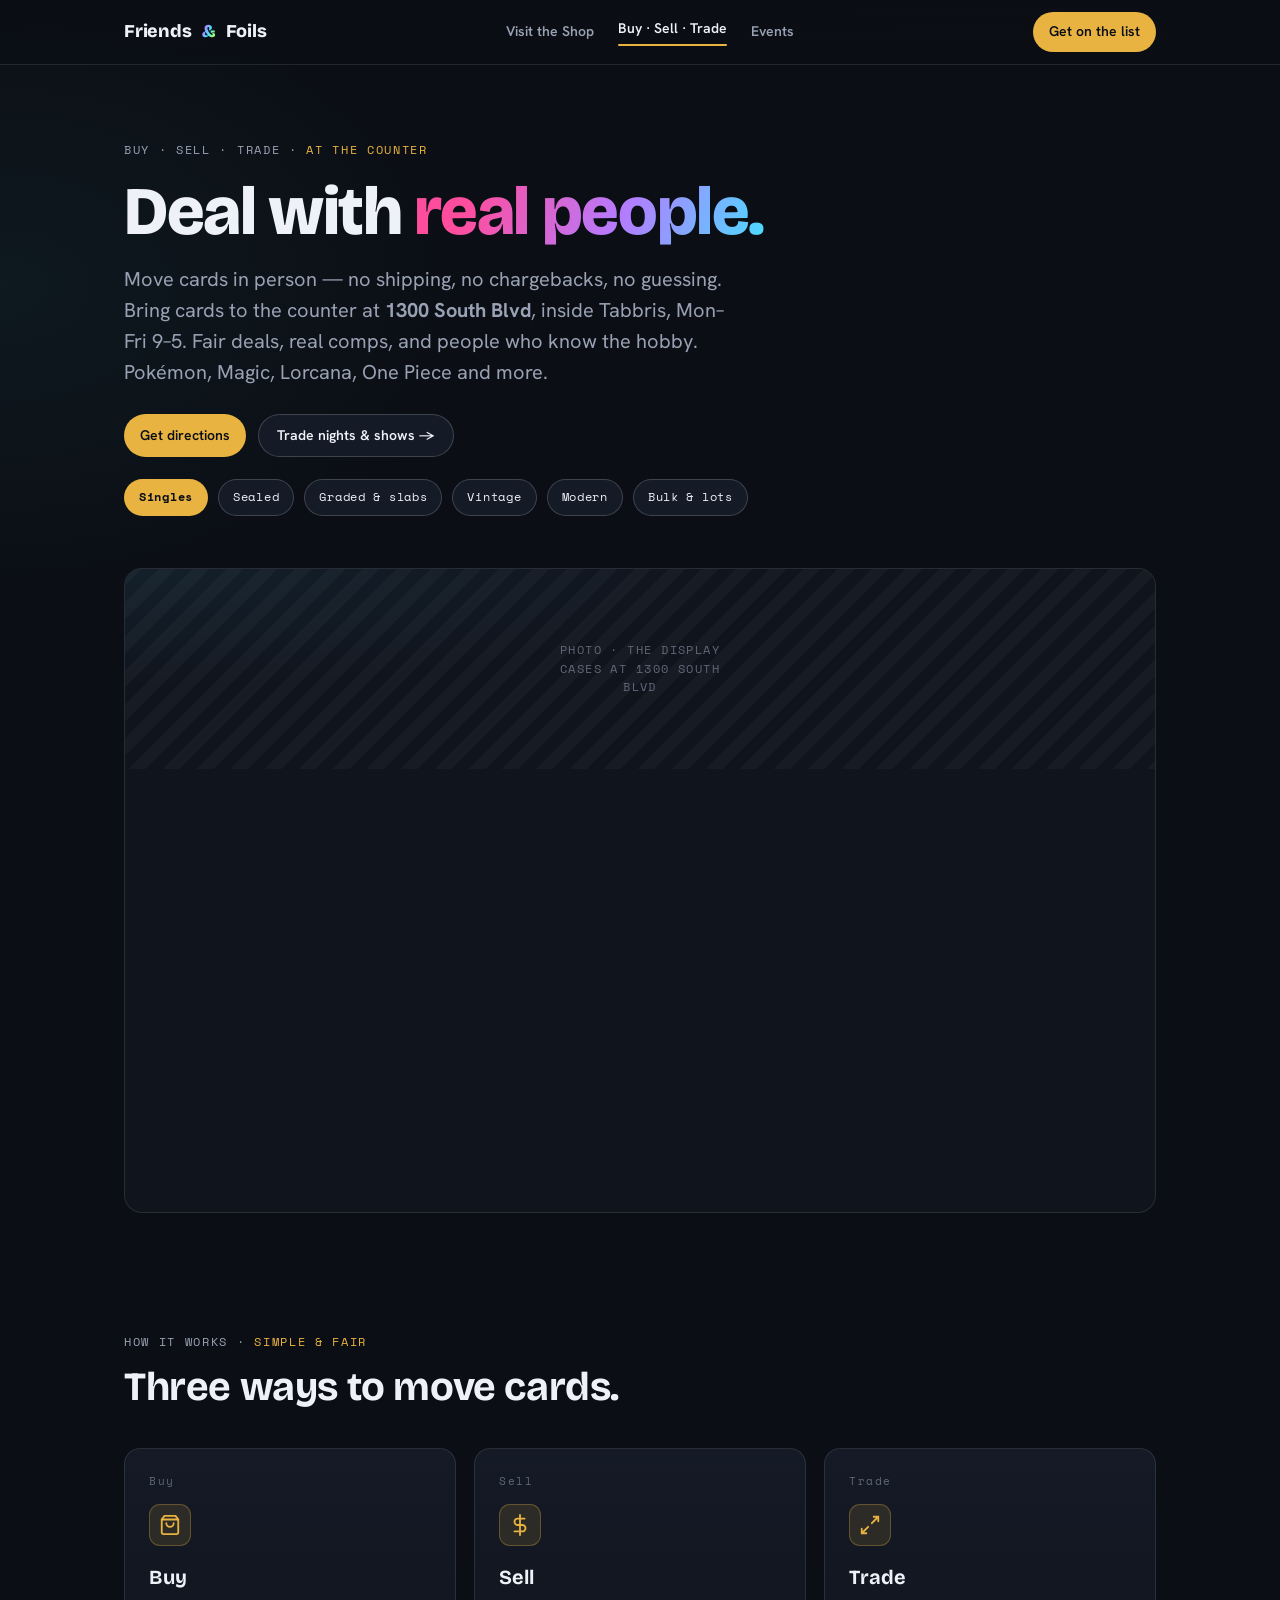
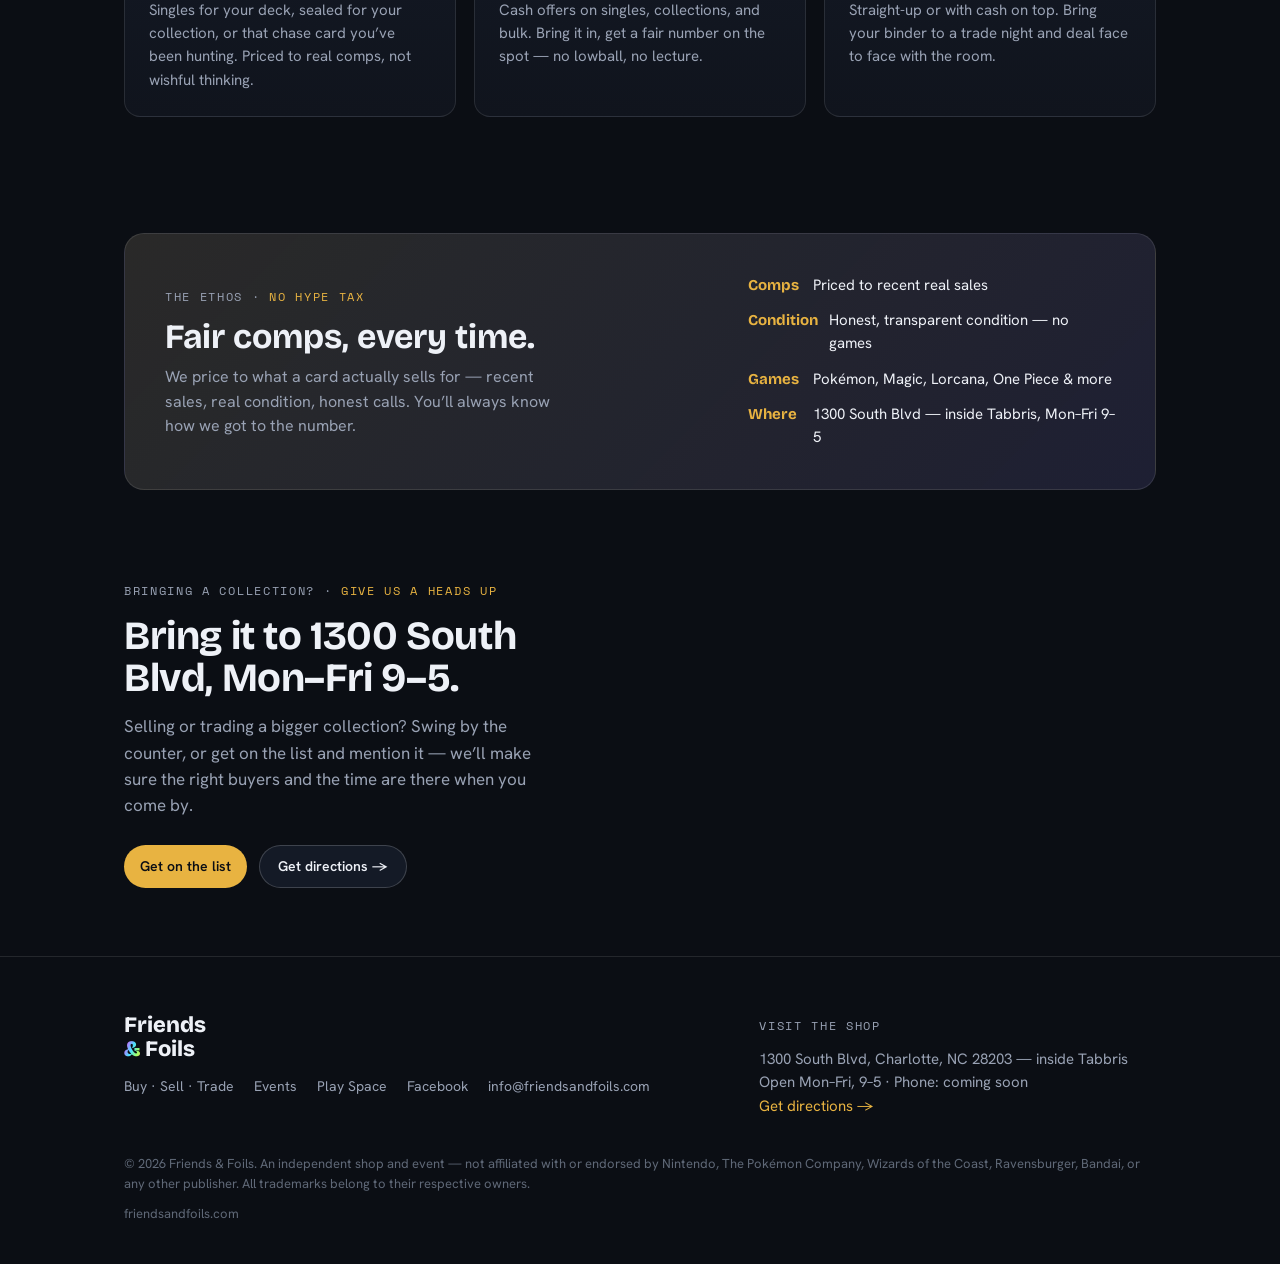
==== buy-sell-trade/index.html @ 0874ccf0 "Update contact email and retire the ended giveaway. Replace hello@friendsandfoils.com with info@frie" ====
<!doctype html>
<html lang="en">
<head>
<meta charset="utf-8" />
<meta name="viewport" content="width=device-width, initial-scale=1" />
<title>Buy · Sell · Trade — Friends &amp; Foils | Card deals at 1300 South Blvd, Charlotte</title>
<meta name="description" content="Buy, sell, and trade trading cards face to face at Friends & Foils — Pokémon, Magic, Lorcana, One Piece and more. Bring cards to the counter at 1300 South Blvd, inside Tabbris, Mon–Fri 9–5. Fair comps, singles, sealed, and slabs." />

<meta property="og:title" content="Buy · Sell · Trade — Friends & Foils" />
<meta property="og:description" content="Move cards face to face at the counter — fair deals, real comps. 1300 South Blvd, inside Tabbris, Mon–Fri 9–5." />
<meta property="og:type" content="website" />
<meta property="og:url" content="https://friendsandfoils.com/buy-sell-trade/" />

<link rel="preconnect" href="https://fonts.googleapis.com">
<link rel="preconnect" href="https://fonts.gstatic.com" crossorigin>
<link href="https://fonts.googleapis.com/css2?family=Bricolage+Grotesque:opsz,wght@12..96,600;12..96,700;12..96,800&family=Hanken+Grotesk:wght@400;500;600;700&family=Space+Mono:wght@400;700&display=swap" rel="stylesheet">
<link rel="stylesheet" href="/assets/styles.css" />
</head>
<body>

<header>
  <div class="wrap nav">
    <a class="brand" href="/">Friends <span class="amp">&amp;</span> Foils</a>
    <nav class="nav-links" id="navlinks" aria-label="Primary">
      <a href="/#visit">Visit the Shop</a>
      <a href="/buy-sell-trade/" class="here">Buy · Sell · Trade</a>
      <a href="/events/">Events</a>
      <a class="cta only-mobile" href="/#join">Get on the list</a>
    </nav>
    <div class="nav-right">
      <a class="cta only-desktop" href="/#join">Get on the list</a>
      <button class="menu-btn" id="menuBtn" aria-expanded="false" aria-controls="navlinks" aria-label="Open menu">
        <svg viewBox="0 0 24 24" fill="none" stroke-width="2" stroke-linecap="round"><path d="M3 6h18M3 12h18M3 18h18"/></svg>
      </button>
    </div>
  </div>
</header>

<main>

  <section class="page-hero">
    <div class="wrap">
      <span class="tag">Buy · Sell · Trade · <span class="num">At the counter</span></span>
      <h1>Deal with <span class="foil">real people.</span></h1>
      <p class="lede">Move cards in person — no shipping, no chargebacks, no guessing. Bring cards to the counter at <strong>1300 South Blvd</strong>, inside Tabbris, Mon–Fri 9–5. Fair deals, real comps, and people who know the hobby. Pokémon, Magic, Lorcana, One Piece and more.</p>
      <div class="actions">
        <a class="cta" href="https://www.google.com/maps/search/?api=1&amp;query=1300+South+Blvd+Charlotte+NC+28203" target="_blank" rel="noopener">Get directions</a>
        <a class="btn-ghost" href="/events/">Trade nights &amp; shows →</a>
      </div>
      <div class="chips">
        <span class="chip gold">Singles</span>
        <span class="chip">Sealed</span>
        <span class="chip">Graded &amp; slabs</span>
        <span class="chip">Vintage</span>
        <span class="chip">Modern</span>
        <span class="chip">Bulk &amp; lots</span>
      </div>
    </div>
  </section>

  <!-- DISPLAY-CASE PHOTO: swap .ph for <img src="/assets/img/cases.jpg" ...> once photos are added. -->
  <section class="tight">
    <div class="wrap">
      <div class="media hero-shot"><div class="ph"><span>Photo · the display cases at 1300 South Blvd</span></div></div>
    </div>
  </section>

  <section>
    <div class="wrap">
      <div class="sec-head">
        <span class="tag">How it works · <span class="num">Simple &amp; fair</span></span>
        <h2>Three ways to move cards.</h2>
      </div>
      <div class="cards">
        <div class="feature">
          <span class="num">Buy</span>
          <div class="ico"><svg viewBox="0 0 24 24" fill="none" stroke-width="2" stroke-linecap="round" stroke-linejoin="round"><path d="M6 2 3 6v14a2 2 0 0 0 2 2h14a2 2 0 0 0 2-2V6l-3-4z"/><path d="M3 6h18M16 10a4 4 0 0 1-8 0"/></svg></div>
          <h3>Buy</h3>
          <p>Singles for your deck, sealed for your collection, or that chase card you&rsquo;ve been hunting. Priced to real comps, not wishful thinking.</p>
        </div>
        <div class="feature">
          <span class="num">Sell</span>
          <div class="ico"><svg viewBox="0 0 24 24" fill="none" stroke-width="2" stroke-linecap="round" stroke-linejoin="round"><path d="M12 1v22M17 5H9.5a3.5 3.5 0 0 0 0 7h5a3.5 3.5 0 0 1 0 7H6"/></svg></div>
          <h3>Sell</h3>
          <p>Cash offers on singles, collections, and bulk. Bring it in, get a fair number on the spot — no lowball, no lecture.</p>
        </div>
        <div class="feature">
          <span class="num">Trade</span>
          <div class="ico"><svg viewBox="0 0 24 24" fill="none" stroke-width="2" stroke-linecap="round" stroke-linejoin="round"><path d="M16 3h5v5"/><path d="M21 3l-7 7"/><path d="M8 21H3v-5"/><path d="M3 21l7-7"/></svg></div>
          <h3>Trade</h3>
          <p>Straight-up or with cash on top. Bring your binder to a trade night and deal face to face with the room.</p>
        </div>
      </div>
    </div>
  </section>

  <section class="tight">
    <div class="wrap">
      <div class="band">
        <div>
          <span class="tag">The ethos · <span class="num">No hype tax</span></span>
          <h2>Fair comps, every time.</h2>
          <p>We price to what a card actually sells for — recent sales, real condition, honest calls. You&rsquo;ll always know how we got to the number.</p>
        </div>
        <ul>
          <li><b>Comps</b> Priced to recent real sales</li>
          <li><b>Condition</b> Honest, transparent condition — no games</li>
          <li><b>Games</b> Pokémon, Magic, Lorcana, One Piece &amp; more</li>
          <li><b>Where</b> 1300 South Blvd — inside Tabbris, Mon–Fri 9–5</li>
        </ul>
      </div>
    </div>
  </section>

  <section class="tight">
    <div class="wrap">
      <div class="sec-head" style="max-width:48ch">
        <span class="tag">Bringing a collection? · <span class="num">Give us a heads up</span></span>
        <h2>Bring it to 1300 South Blvd, Mon–Fri 9–5.</h2>
        <p>Selling or trading a bigger collection? Swing by the counter, or get on the list and mention it — we&rsquo;ll make sure the right buyers and the time are there when you come by.</p>
      </div>
      <div class="actions">
        <a class="cta" href="/#join">Get on the list</a>
        <a class="btn-ghost" href="https://www.google.com/maps/search/?api=1&amp;query=1300+South+Blvd+Charlotte+NC+28203" target="_blank" rel="noopener">Get directions →</a>
      </div>
    </div>
  </section>

</main>

<footer>
  <div class="wrap foot-grid">
    <div class="foot-cap">
      <div class="foot-brand">Friends<br><span class="amp">&amp;</span> Foils</div>
      <div class="foot-links">
        <a href="/buy-sell-trade/">Buy · Sell · Trade</a>
        <a href="/events/">Events</a>
        <a href="/play-space/">Play Space</a>
        <a href="https://www.facebook.com/profile.php?id=61592183602542" aria-label="Facebook" target="_blank" rel="noopener">Facebook</a>
        <a href="mailto:info@friendsandfoils.com">info@friendsandfoils.com</a>
      </div>
    </div>
    <div>
      <span class="tag">Visit the shop</span>
      <p style="color:var(--muted);font-size:15px;margin:10px 0 0">1300 South Blvd, Charlotte, NC 28203 — inside Tabbris<br>Open Mon–Fri, 9–5 · Phone: coming soon<br><a href="https://www.google.com/maps/search/?api=1&amp;query=1300+South+Blvd+Charlotte+NC+28203" target="_blank" rel="noopener" style="color:var(--gold);text-decoration:none">Get directions →</a></p>
    </div>
  </div>
  <div class="wrap legal">
    <span>© 2026 Friends &amp; Foils. An independent shop and event — not affiliated with or endorsed by Nintendo, The Pokémon Company, Wizards of the Coast, Ravensburger, Bandai, or any other publisher. All trademarks belong to their respective owners.</span>
    <span>friendsandfoils.com</span>
  </div>
</footer>

<script src="/assets/app.js" defer></script>
</body>
</html>
---- assets/styles.css ----
/* =========================================================================
   Friends & Foils — shared design system
   Single source of truth for every page. Foil / gold theme.
   ========================================================================= */
:root{
  --ink:#0B0E14;
  --ink-2:#10141d;
  --surface:#141a26;
  --surface-2:#1a2230;
  --line:rgba(255,255,255,.10);
  --line-strong:rgba(255,255,255,.18);
  --text:#EEF1F7;
  --muted:#99A2B4;
  --gold:#E8B341;
  --gold-deep:#caa12f;

  --display:"Bricolage Grotesque", system-ui, sans-serif;
  --body:"Hanken Grotesk", system-ui, sans-serif;
  --mono:"Space Mono", ui-monospace, monospace;

  --maxw:1080px;
}

*{box-sizing:border-box}
html{scroll-behavior:smooth}
body{
  margin:0;
  background:
    radial-gradient(1200px 600px at 75% -10%, rgba(232,179,65,.06), transparent 60%),
    radial-gradient(900px 600px at 0% 10%, rgba(70,224,255,.05), transparent 55%),
    var(--ink);
  color:var(--text);
  font-family:var(--body);
  line-height:1.55;
  -webkit-font-smoothing:antialiased;
  overflow-x:hidden;
}
a{color:inherit}
img{max-width:100%;display:block}
.wrap{max-width:var(--maxw);margin:0 auto;padding:0 24px}

.tag{
  font-family:var(--mono);
  font-size:12px;
  letter-spacing:.14em;
  text-transform:uppercase;
  color:var(--muted);
}
.tag .num{color:var(--gold)}

.foil{
  background:linear-gradient(110deg,#ff4d9d 8%,#b57bff 28%,#46e0ff 48%,#9cff6b 68%,#ffd24d 88%);
  background-size:220% 100%;
  -webkit-background-clip:text;background-clip:text;color:transparent;
  animation:foilshift 7s ease-in-out infinite}
.amp{
  background:linear-gradient(115deg,#ff4d9d,#b57bff,#46e0ff,#9cff6b,#ffd24d);
  -webkit-background-clip:text;background-clip:text;color:transparent}
@keyframes foilshift{0%,100%{background-position:0% 0}50%{background-position:100% 0}}

/* ---- Header / nav ---------------------------------------------------- */
header{position:sticky;top:0;z-index:40;backdrop-filter:blur(10px);
  background:linear-gradient(180deg, rgba(11,14,20,.82), rgba(11,14,20,.35));
  border-bottom:1px solid var(--line)}
.nav{display:flex;align-items:center;justify-content:space-between;gap:18px;height:64px}
.brand{display:flex;align-items:center;gap:10px;font-family:var(--display);
  font-weight:800;letter-spacing:-.01em;font-size:18px;text-decoration:none;white-space:nowrap}
.nav-links{display:flex;align-items:center;gap:24px}
.nav-links a:not(.cta){font-size:14px;font-weight:600;text-decoration:none;color:var(--muted);
  transition:color .15s ease;white-space:nowrap}
.nav-links a:not(.cta):hover{color:var(--text)}
.nav-links a.here{color:var(--text)}
.nav-links a.here::after{content:"";display:block;height:2px;margin-top:4px;border-radius:2px;background:var(--gold)}
.nav-right{display:flex;align-items:center;gap:12px}
.cta{display:inline-flex;align-items:center;gap:8px;
  font-family:var(--body);font-weight:600;font-size:14px;text-decoration:none;
  color:var(--ink);background:var(--gold);padding:9px 16px;border-radius:999px;
  transition:transform .15s ease, background .15s ease;white-space:nowrap}
.cta:hover{background:#f2c45c;transform:translateY(-1px)}
.only-mobile{display:none}
.menu-btn{display:none;background:transparent;border:1px solid var(--line-strong);border-radius:10px;
  width:42px;height:38px;cursor:pointer;align-items:center;justify-content:center}
.menu-btn svg{width:20px;height:20px;stroke:var(--text)}

/* ---- Hero (home, with holo card) ------------------------------------- */
.hero{position:relative;padding:64px 0 40px}
.hero-grid{display:grid;grid-template-columns:1.05fr .95fr;gap:48px;align-items:center}
.hero h1{
  font-family:var(--display);font-weight:800;
  font-size:clamp(44px,7vw,84px);line-height:.98;letter-spacing:-.02em;margin:18px 0 0}
.lede{color:var(--muted);font-size:clamp(17px,2vw,20px);max-width:34ch;margin:18px 0 0}

/* ---- Page hero (inner pages, no holo) -------------------------------- */
.page-hero{padding:72px 0 8px}
.page-hero h1{font-family:var(--display);font-weight:800;
  font-size:clamp(38px,6vw,68px);line-height:1;letter-spacing:-.02em;margin:16px 0 0;max-width:16ch}
.page-hero .lede{max-width:56ch;font-size:clamp(17px,2vw,20px)}
.actions{display:flex;flex-wrap:wrap;gap:12px;margin-top:26px}
.btn-ghost{display:inline-flex;align-items:center;gap:8px;font-weight:600;font-size:14px;
  text-decoration:none;color:var(--text);background:var(--surface);
  border:1px solid var(--line-strong);padding:10px 18px;border-radius:999px;
  transition:border-color .15s ease, transform .15s ease}
.btn-ghost:hover{border-color:var(--gold);transform:translateY(-1px)}

/* ---- Email capture --------------------------------------------------- */
.capture{margin-top:26px;max-width:440px}
.field{display:flex;gap:8px;background:var(--surface);border:1px solid var(--line-strong);
  border-radius:14px;padding:6px;transition:border-color .15s ease}
.field:focus-within{border-color:var(--gold)}
.field input[type=email]{flex:1;min-width:0;background:transparent;border:0;outline:0;
  color:var(--text);font-family:var(--body);font-size:16px;padding:10px 12px}
.field input::placeholder{color:#6f7889}
.field button{border:0;cursor:pointer;font-family:var(--body);font-weight:700;font-size:15px;
  color:var(--ink);background:var(--gold);border-radius:10px;padding:0 18px;
  transition:transform .15s ease, background .15s ease}
.field button:hover{background:#f2c45c}
.field button:active{transform:scale(.98)}
.vendor{display:flex;align-items:center;gap:9px;margin-top:12px;color:var(--muted);font-size:14px;cursor:pointer}
.vendor input{accent-color:var(--gold);width:16px;height:16px}
.formnote{font-size:12.5px;color:#6f7889;margin-top:10px}
.success{display:none;margin-top:18px;padding:16px 18px;border-radius:14px;
  border:1px solid rgba(156,255,107,.35);background:rgba(156,255,107,.08);
  color:#cdeec0;font-size:15px}
.success.show{display:block;animation:pop .4s ease}
@keyframes pop{from{opacity:0;transform:translateY(6px)}to{opacity:1;transform:none}}

/* ---- Holo card ------------------------------------------------------- */
.card-stage{display:flex;justify-content:center;perspective:1100px}
.holo{
  position:relative;width:min(340px,78vw);aspect-ratio:63/88;border-radius:18px;
  transform-style:preserve-3d;transition:transform .25s ease;will-change:transform;
  background:linear-gradient(160deg,#1d2740,#0c1018);
  border:10px solid var(--gold);
  box-shadow:0 30px 60px -20px rgba(0,0,0,.7), 0 0 0 1px rgba(0,0,0,.4) inset;
  overflow:hidden}
.holo .inner{position:absolute;inset:10px;border-radius:10px;
  background:radial-gradient(120% 90% at 50% 18%, #243150, #0b0f17 70%);
  display:flex;flex-direction:column;justify-content:space-between;padding:20px;
  border:1px solid rgba(255,255,255,.06)}
.holo .ftag{font-family:var(--mono);font-size:11px;letter-spacing:.16em;color:var(--gold);text-transform:uppercase}
.holo .mark{font-family:var(--display);font-weight:800;font-size:clamp(28px,9vw,40px);
  line-height:.95;letter-spacing:-.01em}
.holo .mark .amp2{
  background:linear-gradient(115deg,#ff4d9d,#b57bff,#46e0ff,#9cff6b,#ffd24d);
  background-size:180% 100%;-webkit-background-clip:text;background-clip:text;color:transparent;
  animation:foilshift 6s ease-in-out infinite}
.holo .sub{font-family:var(--mono);font-size:12px;color:var(--muted);letter-spacing:.05em}
.holo .shine{position:absolute;inset:0;pointer-events:none;mix-blend-mode:color-dodge;
  opacity:0;transition:opacity .3s ease;
  background:radial-gradient(180px 180px at var(--mx,50%) var(--my,40%),
      rgba(255,255,255,.55), rgba(255,255,255,0) 60%);}
.holo .foilsheen{position:absolute;inset:0;pointer-events:none;mix-blend-mode:overlay;opacity:.35;
  background:repeating-linear-gradient(115deg,
      rgba(255,77,157,.5) 0 12px, rgba(70,224,255,.5) 12px 24px,
      rgba(156,255,107,.5) 24px 36px, rgba(255,210,77,.5) 36px 48px);
  background-size:200% 200%;background-position:var(--mx,50%) var(--my,50%);
  filter:saturate(1.4)}
.holo:hover .shine{opacity:1}

/* ---- Sections -------------------------------------------------------- */
section{padding:72px 0}
section.tight{padding:44px 0}
.sec-head{max-width:60ch}
.sec-head h2{font-family:var(--display);font-weight:700;letter-spacing:-.01em;
  font-size:clamp(28px,4vw,40px);line-height:1.05;margin:12px 0 0}
.sec-head p{color:var(--muted);font-size:17px;margin:14px 0 0}

/* ---- Feature cards --------------------------------------------------- */
.cards{display:grid;grid-template-columns:repeat(3,1fr);gap:18px;margin-top:40px}
.cards.two{grid-template-columns:repeat(2,1fr)}
.feature{background:linear-gradient(180deg,var(--surface),var(--ink-2));
  border:1px solid var(--line);border-radius:16px;padding:24px;
  transition:transform .2s ease, border-color .2s ease}
.feature:hover{transform:translateY(-3px);border-color:var(--line-strong)}
.feature .ico{width:42px;height:42px;border-radius:11px;display:grid;place-items:center;
  background:rgba(232,179,65,.12);border:1px solid rgba(232,179,65,.3);margin-bottom:16px}
.feature .ico svg{width:22px;height:22px;stroke:var(--gold)}
.feature h3{font-family:var(--display);font-weight:700;font-size:20px;margin:0 0 6px}
.feature p{color:var(--muted);font-size:15px;margin:0}
.feature .num{font-family:var(--mono);font-size:11px;color:#5f6877;letter-spacing:.14em;display:block;margin-bottom:14px}
/* clickable feature card (home hub -> pillar pages) */
a.feature{text-decoration:none;color:inherit;display:block}
a.feature .go{display:inline-flex;align-items:center;gap:6px;margin-top:14px;
  font-family:var(--mono);font-size:12px;letter-spacing:.06em;color:var(--gold)}
a.feature:hover .go{gap:10px}

/* ---- "Coming soon" tiles --------------------------------------------- */
.soon{display:grid;grid-template-columns:1fr 1fr;gap:18px;margin-top:40px}
.soon .tile{position:relative;border:1px solid var(--line);border-radius:16px;padding:28px;
  background:radial-gradient(120% 120% at 0% 0%, rgba(70,224,255,.06), transparent 50%), var(--ink-2);overflow:hidden}
.soon .tile .stamp{position:absolute;top:18px;right:18px;font-family:var(--mono);font-size:11px;
  letter-spacing:.14em;text-transform:uppercase;color:var(--ink);background:var(--gold);
  padding:5px 10px;border-radius:999px}
.soon .tile h3{font-family:var(--display);font-weight:700;font-size:24px;margin:8px 0 8px}
.soon .tile p{color:var(--muted);margin:0;font-size:15.5px}

/* ---- Band (feature strip / vendor CTA) ------------------------------- */
.band{border:1px solid var(--line);border-radius:20px;
  background:linear-gradient(135deg, rgba(232,179,65,.10), rgba(181,123,255,.06)), var(--surface);
  padding:40px;display:grid;grid-template-columns:1.2fr .8fr;gap:32px;align-items:center}
.band h2{font-family:var(--display);font-weight:700;font-size:clamp(26px,3.5vw,34px);margin:10px 0 10px;line-height:1.05}
.band p{color:var(--muted);margin:0;font-size:16px;max-width:46ch}
.band ul{list-style:none;padding:0;margin:0;display:grid;gap:12px}
.band li{display:flex;gap:11px;align-items:flex-start;font-size:15px}
.band li b{font-family:var(--display);color:var(--gold);font-weight:700;font-size:15px;min-width:54px}
.band .link{color:var(--gold);text-decoration:none;font-weight:600}

/* ---- About ----------------------------------------------------------- */
.about{display:grid;grid-template-columns:.8fr 1.2fr;gap:40px;align-items:start}
.about .big{font-family:var(--display);font-weight:700;font-size:clamp(24px,3vw,30px);line-height:1.15;letter-spacing:-.01em;margin:12px 0 0}
.about p{color:var(--muted);font-size:16px}

/* ---- Media / photos -------------------------------------------------- */
.media{border:1px solid var(--line);border-radius:18px;overflow:hidden;background:var(--ink-2)}
.media img{width:100%;height:100%;object-fit:cover;display:block}
.media.hero-shot{aspect-ratio:16/10}
.gallery{display:grid;grid-template-columns:2fr 1fr;grid-auto-rows:1fr;gap:14px;margin-top:40px}
.gallery .media:first-child{grid-row:span 2}
.gallery .media{aspect-ratio:auto;min-height:180px}
/* graceful placeholder shown until a real photo is dropped in */
.ph{position:relative;display:grid;place-items:center;min-height:200px;
  background:
    radial-gradient(120% 120% at 0% 0%, rgba(70,224,255,.06), transparent 50%),
    repeating-linear-gradient(135deg, rgba(255,255,255,.03) 0 12px, transparent 12px 24px),
    var(--ink-2);
  color:#5f6877;font-family:var(--mono);font-size:12px;letter-spacing:.12em;text-transform:uppercase;text-align:center;padding:20px}
.ph span{max-width:24ch}

.split{display:grid;grid-template-columns:1fr 1fr;gap:40px;align-items:center;margin-top:40px}
.split.reverse .media{order:-1}
.split h3{font-family:var(--display);font-weight:700;font-size:clamp(22px,3vw,28px);margin:10px 0 10px;line-height:1.1}
.split p{color:var(--muted);font-size:16px;margin:0 0 12px}

/* ---- Chips / pills --------------------------------------------------- */
.chips{display:flex;flex-wrap:wrap;gap:10px;margin-top:22px}
.chip{font-family:var(--mono);font-size:12px;letter-spacing:.06em;color:var(--text);
  background:var(--surface);border:1px solid var(--line-strong);border-radius:999px;padding:8px 14px}
.chip.gold{color:var(--ink);background:var(--gold);border-color:transparent;font-weight:700}

/* ---- Giveaway -------------------------------------------------------- */
.ended-notice{
  margin:0 0 22px;padding:16px 20px;border-radius:16px;
  border:1px solid rgba(232,179,65,.45);background:rgba(232,179,65,.10);
  font-family:var(--display);font-weight:700;font-size:clamp(17px,2vw,20px);
  line-height:1.3;color:var(--text)}
.prize{display:grid;grid-template-columns:.95fr 1.05fr;gap:44px;align-items:center}
.prize .media{aspect-ratio:1/1;background:linear-gradient(180deg,#ffffff,#e7eaf0)}
.prize .media img{object-fit:contain;padding:7%}
.prize .price-row{display:flex;flex-wrap:wrap;gap:14px;margin-top:22px}
.pricecard{flex:1;min-width:190px;border:1px solid var(--line);border-radius:16px;padding:20px;
  background:linear-gradient(180deg,var(--surface),var(--ink-2))}
.pricecard.free{border-color:rgba(156,255,107,.35);
  background:linear-gradient(180deg, rgba(156,255,107,.08), var(--ink-2))}
.pricecard .k{font-family:var(--mono);font-size:11px;letter-spacing:.14em;text-transform:uppercase;color:var(--muted)}
.pricecard .v{font-family:var(--display);font-weight:800;font-size:30px;margin:6px 0 2px}
.pricecard.free .v{color:#9cff6b}
.pricecard small{color:var(--muted);font-size:13px}

.steps{list-style:none;counter-reset:s;padding:0;margin:40px 0 0;display:grid;gap:14px}
.steps li{counter-increment:s;position:relative;padding:22px 22px 22px 68px;
  border:1px solid var(--line);border-radius:16px;background:var(--ink-2)}
.steps li::before{content:counter(s);position:absolute;left:20px;top:20px;
  width:32px;height:32px;border-radius:9px;display:grid;place-items:center;
  font-family:var(--display);font-weight:800;color:var(--ink);background:var(--gold)}
.steps li h4{font-family:var(--display);font-weight:700;font-size:18px;margin:0 0 4px}
.steps li p{color:var(--muted);margin:0;font-size:15px}

.callout{border:1px solid rgba(156,255,107,.35);border-radius:16px;
  background:rgba(156,255,107,.07);padding:22px 24px;margin-top:24px}
.callout .tag{color:#9cff6b}
.callout p{margin:8px 0 0;font-size:15.5px;color:#cdeec0}

/* placeholders the shop must fill in before launch */
.todo{color:var(--gold);background:rgba(232,179,65,.12);border-radius:6px;padding:0 6px;font-family:var(--mono);font-size:.9em}

/* ---- Doc (Official Rules) ------------------------------------------- */
.crumbs{font-family:var(--mono);font-size:12px;letter-spacing:.06em;color:var(--muted);margin:0 0 20px}
.crumbs a{color:var(--muted);text-decoration:none}
.crumbs a:hover{color:var(--text)}
.doc{max-width:760px}
.doc h1{font-family:var(--display);font-weight:800;font-size:clamp(30px,5vw,46px);line-height:1.02;margin:8px 0 6px}
.doc h2{font-family:var(--display);font-weight:700;font-size:22px;margin:34px 0 10px}
.doc p,.doc li{color:#c7cede;font-size:16px}
.doc ol,.doc ul{padding-left:22px;display:grid;gap:8px}
.doc .meta{color:var(--muted);font-size:14px;font-family:var(--mono)}
.doc strong{color:var(--text)}

/* ---- Footer ---------------------------------------------------------- */
footer{border-top:1px solid var(--line);padding:56px 0 40px;margin-top:24px}
.foot-grid{display:grid;grid-template-columns:1.2fr .8fr;gap:40px;align-items:start}
.foot-cap .field{max-width:420px}
.foot-brand{font-family:var(--display);font-weight:800;font-size:22px;line-height:1.1}
.foot-links{display:flex;gap:20px;flex-wrap:wrap;margin-top:14px}
.foot-links a{color:var(--muted);text-decoration:none;font-size:14px}
.foot-links a:hover{color:var(--text)}
.legal{color:#5f6877;font-size:13px;margin-top:36px;display:flex;justify-content:space-between;flex-wrap:wrap;gap:10px}

/* ---- Responsive ------------------------------------------------------ */
@media (max-width:860px){
  .hero-grid{grid-template-columns:1fr;gap:36px}
  .card-stage{order:-1}
  .cards,.cards.two{grid-template-columns:1fr}
  .soon{grid-template-columns:1fr}
  .band{grid-template-columns:1fr;padding:28px}
  .about{grid-template-columns:1fr;gap:18px}
  .split,.prize{grid-template-columns:1fr;gap:24px}
  .split.reverse .media{order:0}
  .gallery{grid-template-columns:1fr}
  .gallery .media:first-child{grid-row:auto}
  .foot-grid{grid-template-columns:1fr;gap:28px}

  /* mobile nav */
  .nav-links{position:absolute;top:64px;left:0;right:0;flex-direction:column;align-items:stretch;
    gap:0;background:var(--ink-2);border-bottom:1px solid var(--line);
    padding:8px 24px 20px;display:none}
  .nav-links.open{display:flex}
  .nav-links a:not(.cta){padding:14px 0;border-bottom:1px solid var(--line);font-size:16px}
  .nav-links a.here::after{display:none}
  .only-mobile{display:inline-flex;margin-top:16px;justify-content:center}
  .only-desktop{display:none}
  .menu-btn{display:inline-flex}
}

@media (prefers-reduced-motion: reduce){
  *{animation:none !important;transition:none !important;scroll-behavior:auto}
  .holo{transform:none !important}
}
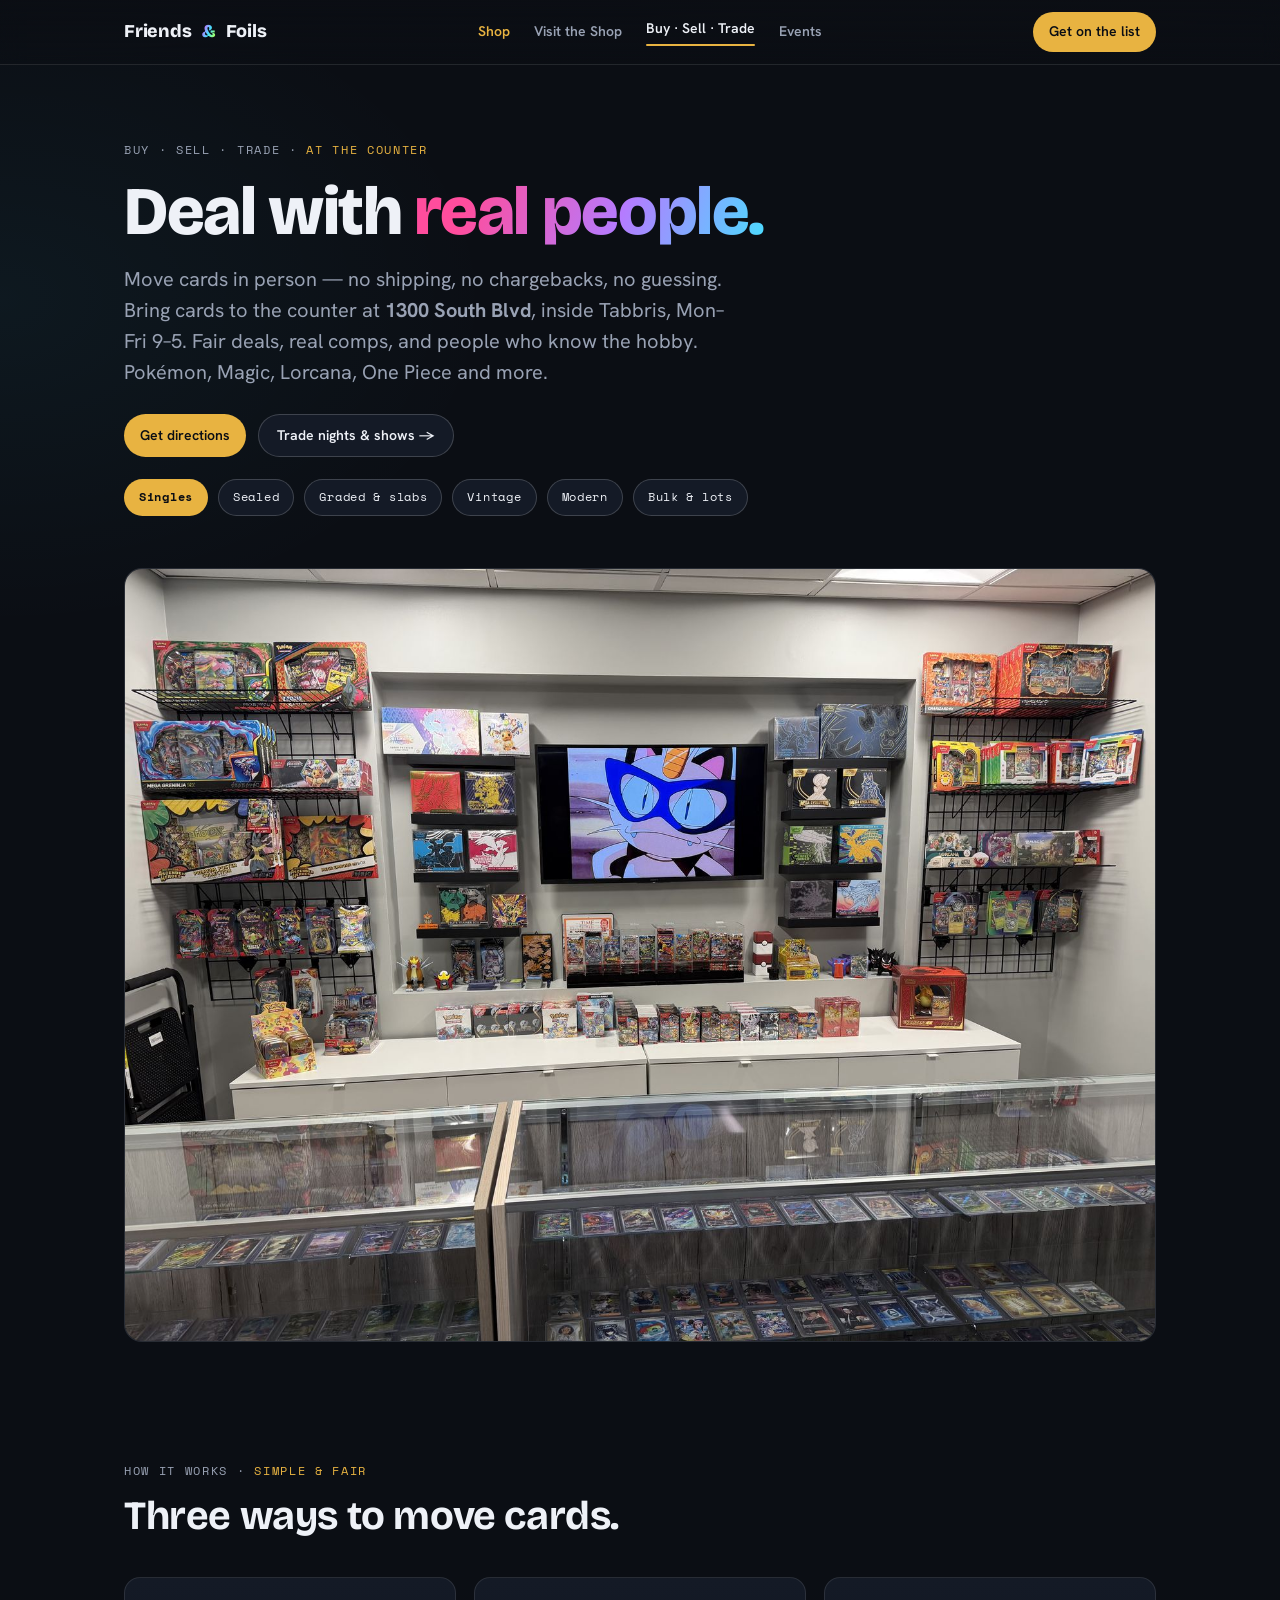
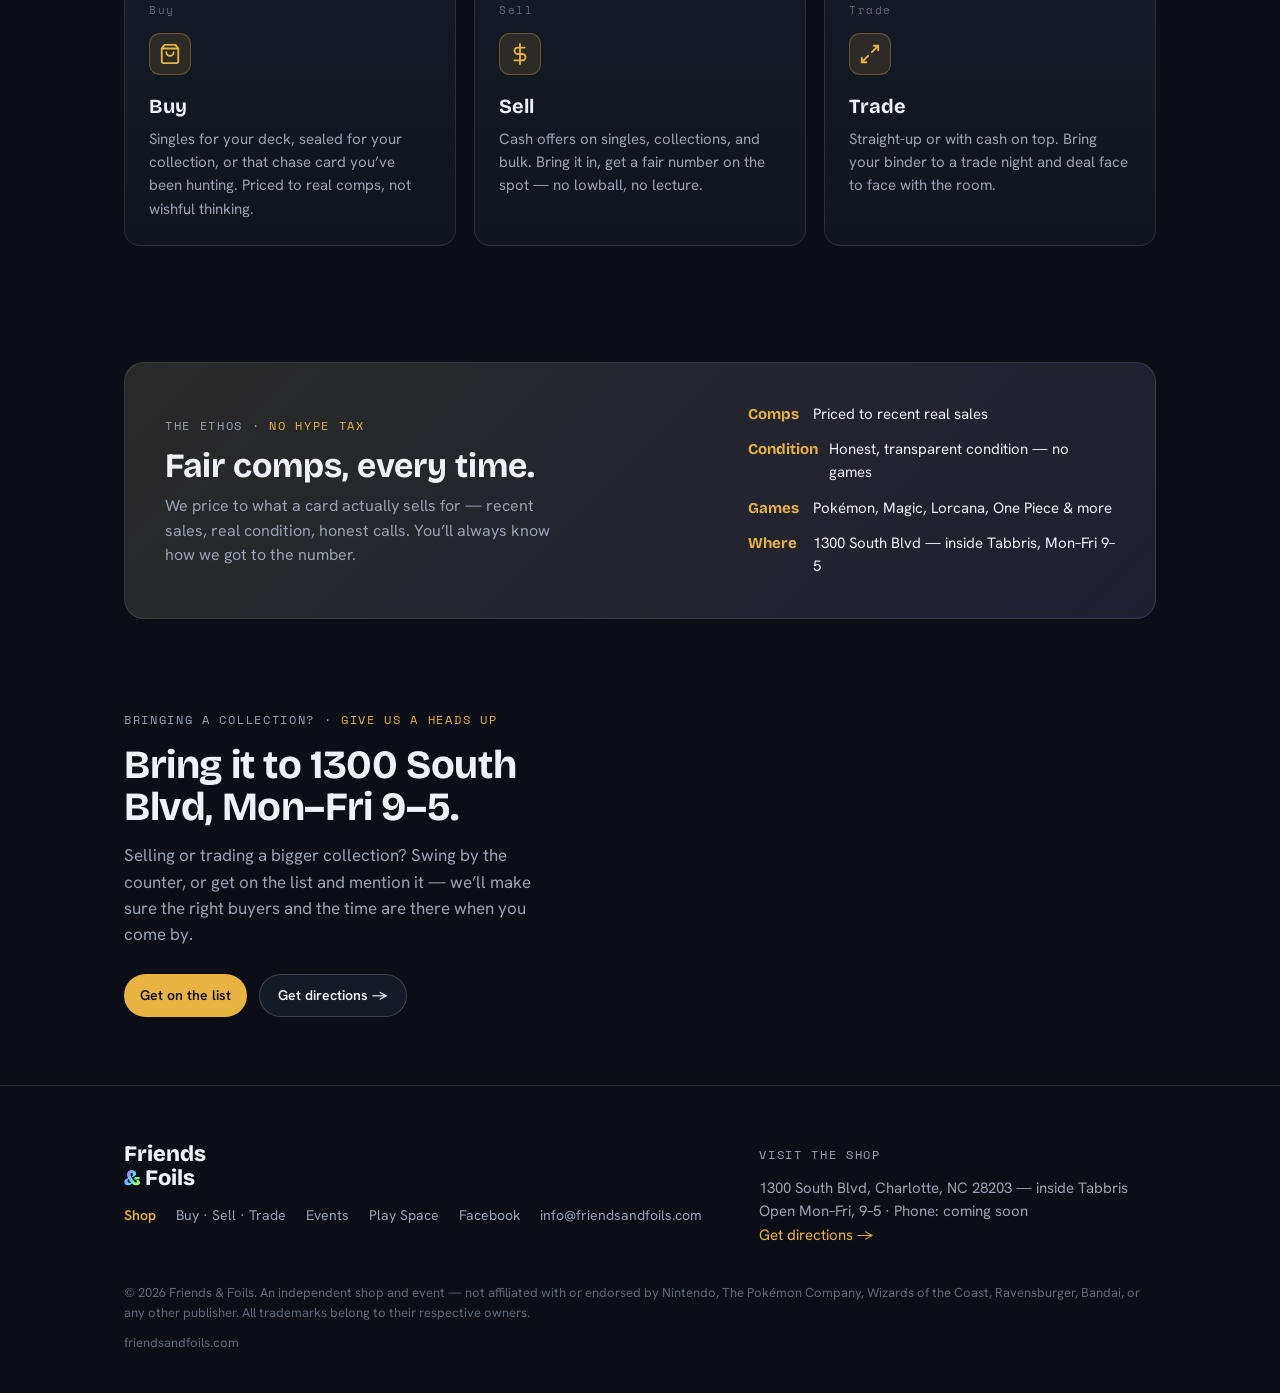
==== commit 01e14a76: "Add online Shop links and owner photos of the shop. Point nav and footer Shop links at the Monveri s" ====
--- a/buy-sell-trade/index.html
+++ b/buy-sell-trade/index.html
@@ -22,6 +22,7 @@
   <div class="wrap nav">
     <a class="brand" href="/">Friends <span class="amp">&amp;</span> Foils</a>
     <nav class="nav-links" id="navlinks" aria-label="Primary">
+      <a class="shop" href="https://monverisuite.com/shop.php?store=sycfubdgfibgfm5c5kfa" target="_blank" rel="noopener">Shop</a>
       <a href="/#visit">Visit the Shop</a>
       <a href="/buy-sell-trade/" class="here">Buy · Sell · Trade</a>
       <a href="/events/">Events</a>
@@ -58,10 +59,9 @@
     </div>
   </section>
 
-  <!-- DISPLAY-CASE PHOTO: swap .ph for <img src="/assets/img/cases.jpg" ...> once photos are added. -->
   <section class="tight">
     <div class="wrap">
-      <div class="media hero-shot"><div class="ph"><span>Photo · the display cases at 1300 South Blvd</span></div></div>
+      <div class="media ratio-4-3"><img src="/assets/img/shop/shop-wall-pokemon.jpg" srcset="/assets/img/shop/shop-wall-pokemon-800.jpg 800w, /assets/img/shop/shop-wall-pokemon.jpg 1600w" sizes="(max-width: 1080px) calc(100vw - 48px), 1032px" width="1600" height="1200" alt="The shop’s main wall of sealed Pokémon product, with a TV and a glass case of singles in front" loading="lazy" /></div>
     </div>
   </section>
 
@@ -133,6 +133,7 @@
     <div class="foot-cap">
       <div class="foot-brand">Friends<br><span class="amp">&amp;</span> Foils</div>
       <div class="foot-links">
+        <a class="shop" href="https://monverisuite.com/shop.php?store=sycfubdgfibgfm5c5kfa" target="_blank" rel="noopener">Shop</a>
         <a href="/buy-sell-trade/">Buy · Sell · Trade</a>
         <a href="/events/">Events</a>
         <a href="/play-space/">Play Space</a>
--- a/assets/styles.css
+++ b/assets/styles.css
@@ -71,6 +71,8 @@
 .nav-links a:not(.cta):hover{color:var(--text)}
 .nav-links a.here{color:var(--text)}
 .nav-links a.here::after{content:"";display:block;height:2px;margin-top:4px;border-radius:2px;background:var(--gold)}
+.nav-links a.shop{color:var(--gold)}
+.nav-links a.shop:hover{color:#f2c45c}
 .nav-right{display:flex;align-items:center;gap:12px}
 .cta{display:inline-flex;align-items:center;gap:8px;
   font-family:var(--body);font-weight:600;font-size:14px;text-decoration:none;
@@ -204,6 +206,7 @@
 .band li{display:flex;gap:11px;align-items:flex-start;font-size:15px}
 .band li b{font-family:var(--display);color:var(--gold);font-weight:700;font-size:15px;min-width:54px}
 .band .link{color:var(--gold);text-decoration:none;font-weight:600}
+.pickup{color:var(--muted);font-size:14.5px;margin:14px 0 0;max-width:48ch}
 
 /* ---- About ----------------------------------------------------------- */
 .about{display:grid;grid-template-columns:.8fr 1.2fr;gap:40px;align-items:start}
@@ -214,9 +217,14 @@
 .media{border:1px solid var(--line);border-radius:18px;overflow:hidden;background:var(--ink-2)}
 .media img{width:100%;height:100%;object-fit:cover;display:block}
 .media.hero-shot{aspect-ratio:16/10}
+.media.ratio-4-3{aspect-ratio:4/3}
+.media.ratio-3-4{aspect-ratio:3/4}
+.visit-photo{margin-bottom:22px}
 .gallery{display:grid;grid-template-columns:2fr 1fr;grid-auto-rows:1fr;gap:14px;margin-top:40px}
 .gallery .media:first-child{grid-row:span 2}
 .gallery .media{aspect-ratio:auto;min-height:180px}
+.inside{display:grid;grid-template-columns:1.45fr 1fr .78fr;gap:14px;margin-top:28px;align-items:start}
+.inside .media{min-width:0;min-height:0}
 /* graceful placeholder shown until a real photo is dropped in */
 .ph{position:relative;display:grid;place-items:center;min-height:200px;
   background:
@@ -227,6 +235,7 @@
 .ph span{max-width:24ch}
 
 .split{display:grid;grid-template-columns:1fr 1fr;gap:40px;align-items:center;margin-top:40px}
+.split.flush{margin-top:0}
 .split.reverse .media{order:-1}
 .split h3{font-family:var(--display);font-weight:700;font-size:clamp(22px,3vw,28px);margin:10px 0 10px;line-height:1.1}
 .split p{color:var(--muted);font-size:16px;margin:0 0 12px}
@@ -293,6 +302,8 @@
 .foot-links{display:flex;gap:20px;flex-wrap:wrap;margin-top:14px}
 .foot-links a{color:var(--muted);text-decoration:none;font-size:14px}
 .foot-links a:hover{color:var(--text)}
+.foot-links a.shop{color:var(--gold);font-weight:600}
+.foot-links a.shop:hover{color:#f2c45c}
 .legal{color:#5f6877;font-size:13px;margin-top:36px;display:flex;justify-content:space-between;flex-wrap:wrap;gap:10px}
 
 /* ---- Responsive ------------------------------------------------------ */
@@ -307,6 +318,7 @@
   .split.reverse .media{order:0}
   .gallery{grid-template-columns:1fr}
   .gallery .media:first-child{grid-row:auto}
+  .inside{grid-template-columns:1fr}
   .foot-grid{grid-template-columns:1fr;gap:28px}
 
   /* mobile nav */
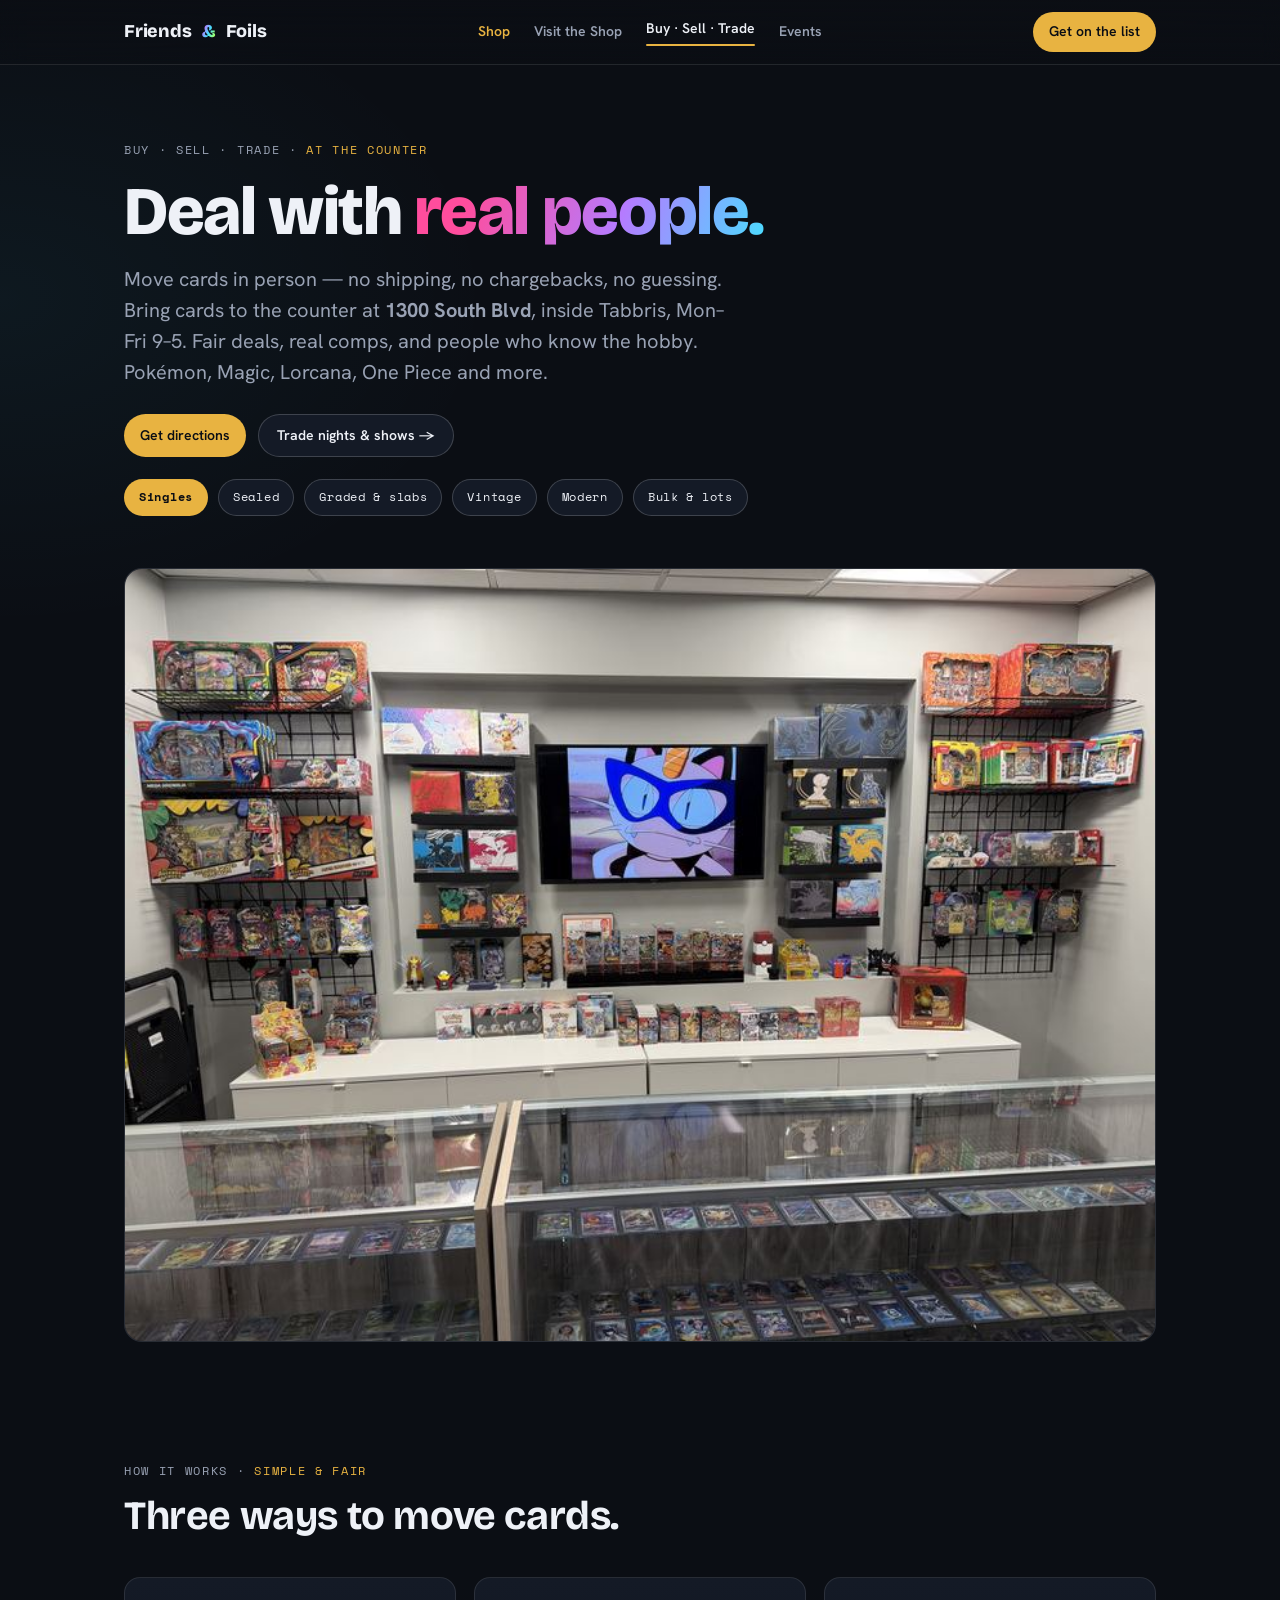
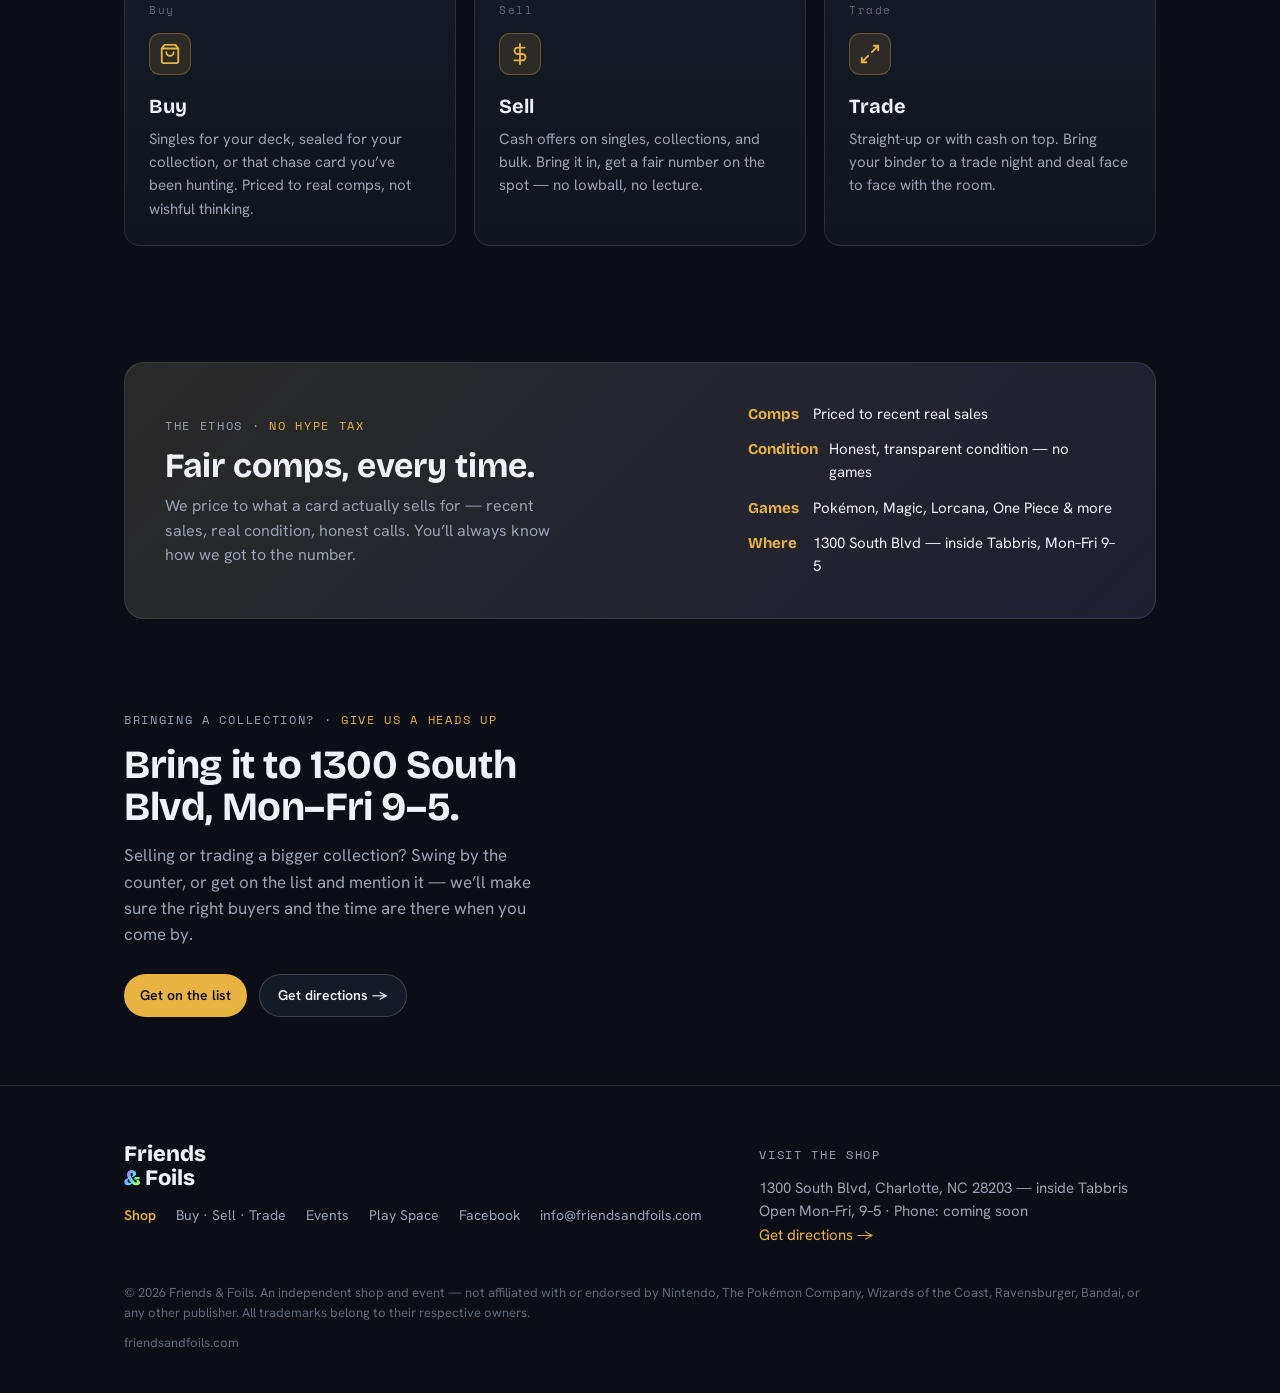
==== commit 925e26a4: "Point header and footer Shop links at the products page. The gold Shop links were landing on the gen" ====
--- a/buy-sell-trade/index.html
+++ b/buy-sell-trade/index.html
@@ -22,7 +22,7 @@
   <div class="wrap nav">
     <a class="brand" href="/">Friends <span class="amp">&amp;</span> Foils</a>
     <nav class="nav-links" id="navlinks" aria-label="Primary">
-      <a class="shop" href="https://monverisuite.com/shop.php?store=sycfubdgfibgfm5c5kfa" target="_blank" rel="noopener">Shop</a>
+      <a class="shop" href="https://monverisuite.com/shop.php?page=products&amp;store=sycfubdgfibgfm5c5kfa" target="_blank" rel="noopener">Shop</a>
       <a href="/#visit">Visit the Shop</a>
       <a href="/buy-sell-trade/" class="here">Buy · Sell · Trade</a>
       <a href="/events/">Events</a>
@@ -133,7 +133,7 @@
     <div class="foot-cap">
       <div class="foot-brand">Friends<br><span class="amp">&amp;</span> Foils</div>
       <div class="foot-links">
-        <a class="shop" href="https://monverisuite.com/shop.php?store=sycfubdgfibgfm5c5kfa" target="_blank" rel="noopener">Shop</a>
+        <a class="shop" href="https://monverisuite.com/shop.php?page=products&amp;store=sycfubdgfibgfm5c5kfa" target="_blank" rel="noopener">Shop</a>
         <a href="/buy-sell-trade/">Buy · Sell · Trade</a>
         <a href="/events/">Events</a>
         <a href="/play-space/">Play Space</a>
--- a/assets/styles.css
+++ b/assets/styles.css
@@ -219,12 +219,13 @@
 .media.hero-shot{aspect-ratio:16/10}
 .media.ratio-4-3{aspect-ratio:4/3}
 .media.ratio-3-4{aspect-ratio:3/4}
-.visit-photo{margin-bottom:22px}
+.visit-photo{margin-top:22px}
 .gallery{display:grid;grid-template-columns:2fr 1fr;grid-auto-rows:1fr;gap:14px;margin-top:40px}
 .gallery .media:first-child{grid-row:span 2}
 .gallery .media{aspect-ratio:auto;min-height:180px}
-.inside{display:grid;grid-template-columns:1.45fr 1fr .78fr;gap:14px;margin-top:28px;align-items:start}
-.inside .media{min-width:0;min-height:0}
+.inside{display:grid;grid-template-columns:1fr 1fr;gap:14px;margin-top:28px;align-items:start}
+.inside .media{min-width:0}
+.inside .portrait{grid-column:1 / -1;width:min(420px,100%);justify-self:center}
 /* graceful placeholder shown until a real photo is dropped in */
 .ph{position:relative;display:grid;place-items:center;min-height:200px;
   background:
@@ -319,6 +320,7 @@
   .gallery{grid-template-columns:1fr}
   .gallery .media:first-child{grid-row:auto}
   .inside{grid-template-columns:1fr}
+  .inside .portrait{width:100%}
   .foot-grid{grid-template-columns:1fr;gap:28px}
 
   /* mobile nav */
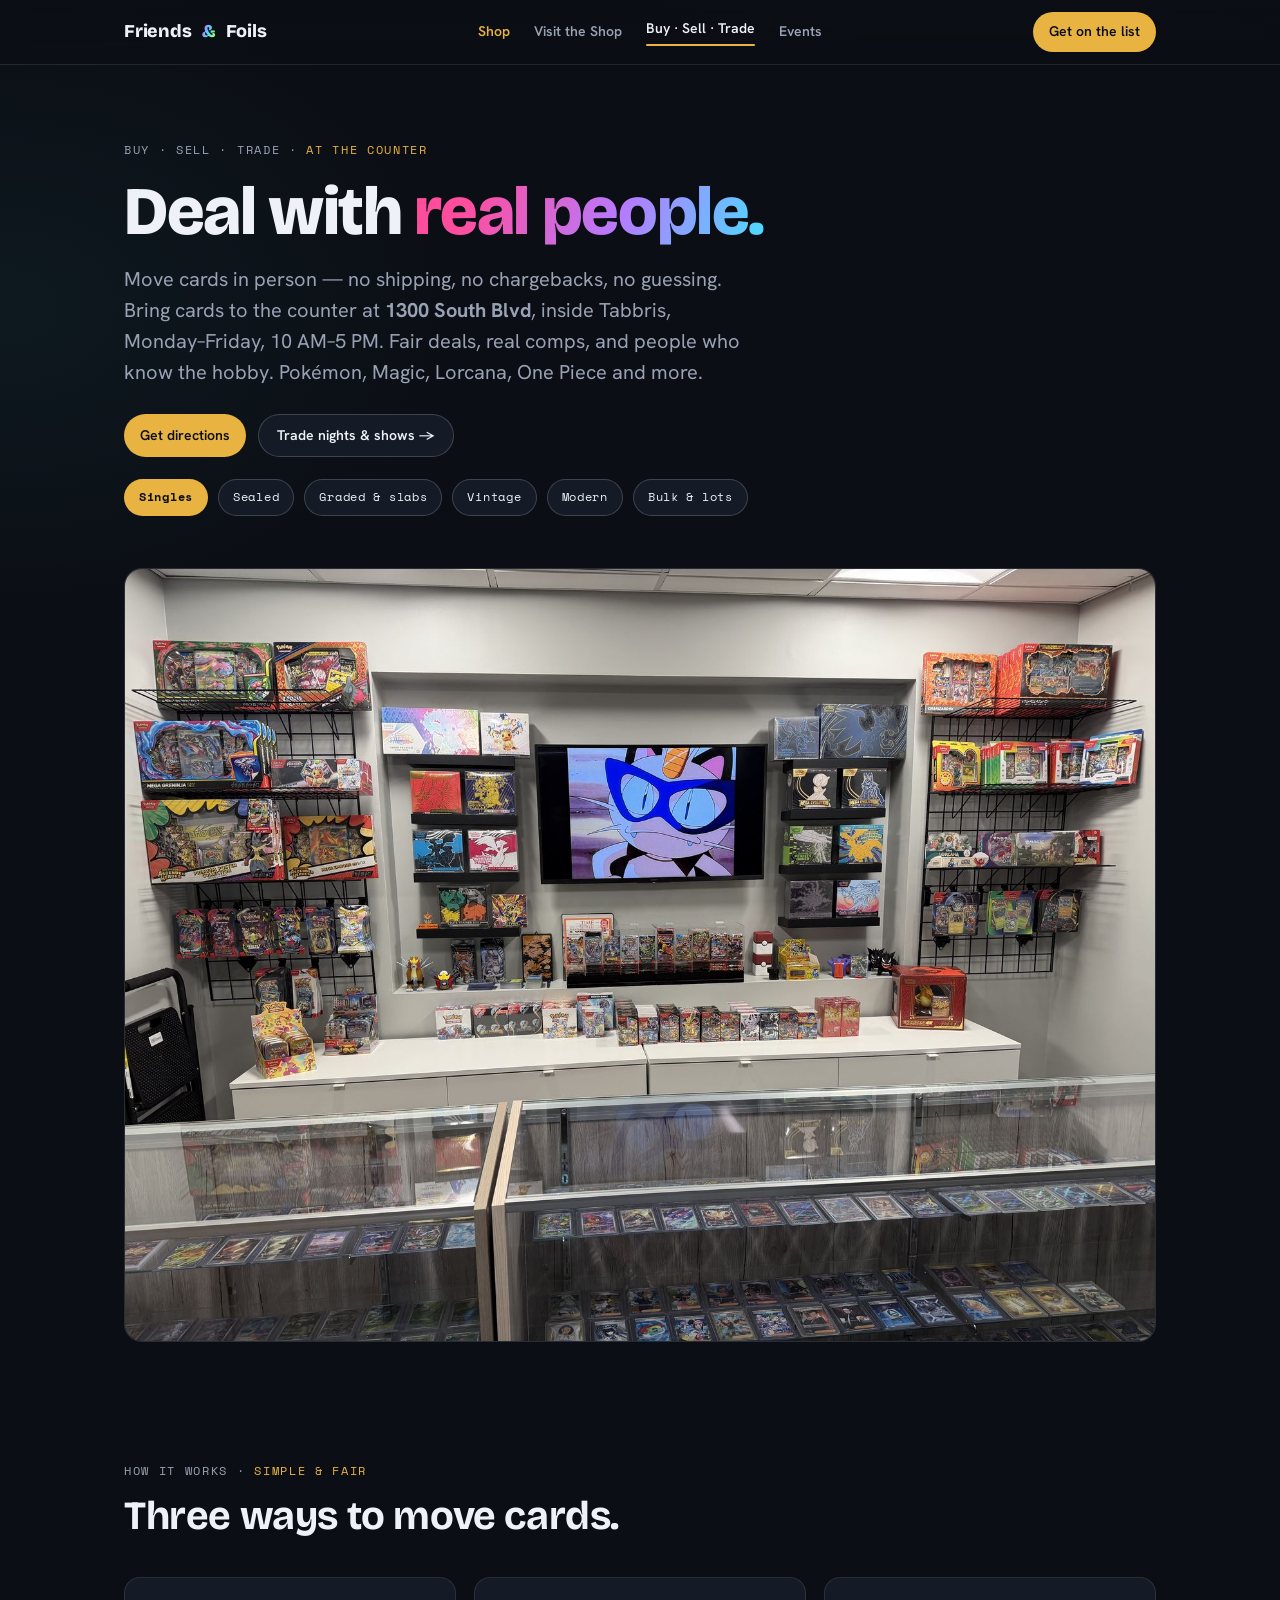
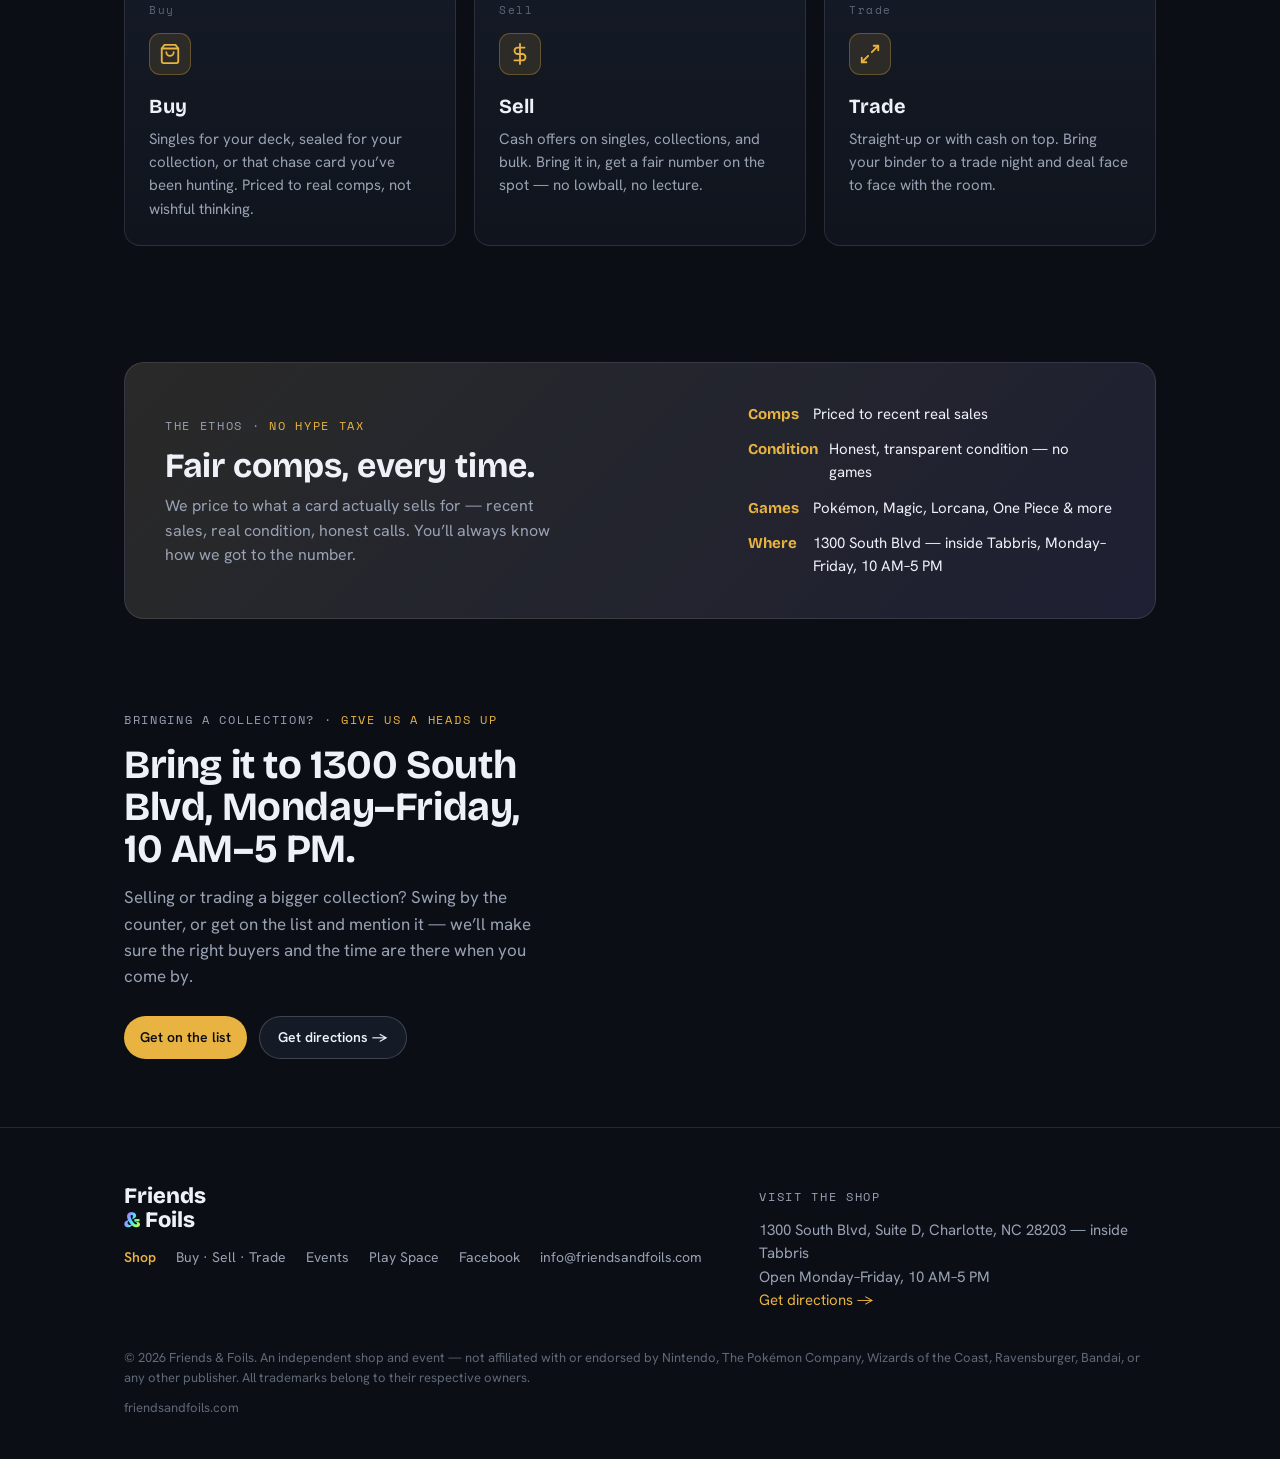
==== commit 9044149b: "Sync hours, address, Trade Night schedule; add Facebook link; remove phone placeholder Co-Authored-B" ====
--- a/buy-sell-trade/index.html
+++ b/buy-sell-trade/index.html
@@ -4,10 +4,10 @@
 <meta charset="utf-8" />
 <meta name="viewport" content="width=device-width, initial-scale=1" />
 <title>Buy · Sell · Trade — Friends &amp; Foils | Card deals at 1300 South Blvd, Charlotte</title>
-<meta name="description" content="Buy, sell, and trade trading cards face to face at Friends & Foils — Pokémon, Magic, Lorcana, One Piece and more. Bring cards to the counter at 1300 South Blvd, inside Tabbris, Mon–Fri 9–5. Fair comps, singles, sealed, and slabs." />
+<meta name="description" content="Buy, sell, and trade trading cards face to face at Friends & Foils — Pokémon, Magic, Lorcana, One Piece and more. Bring cards to the counter at 1300 South Blvd, inside Tabbris, Monday–Friday, 10 AM–5 PM. Fair comps, singles, sealed, and slabs." />
 
 <meta property="og:title" content="Buy · Sell · Trade — Friends & Foils" />
-<meta property="og:description" content="Move cards face to face at the counter — fair deals, real comps. 1300 South Blvd, inside Tabbris, Mon–Fri 9–5." />
+<meta property="og:description" content="Move cards face to face at the counter — fair deals, real comps. 1300 South Blvd, inside Tabbris, Monday–Friday, 10 AM–5 PM." />
 <meta property="og:type" content="website" />
 <meta property="og:url" content="https://friendsandfoils.com/buy-sell-trade/" />
 
@@ -43,7 +43,7 @@
     <div class="wrap">
       <span class="tag">Buy · Sell · Trade · <span class="num">At the counter</span></span>
       <h1>Deal with <span class="foil">real people.</span></h1>
-      <p class="lede">Move cards in person — no shipping, no chargebacks, no guessing. Bring cards to the counter at <strong>1300 South Blvd</strong>, inside Tabbris, Mon–Fri 9–5. Fair deals, real comps, and people who know the hobby. Pokémon, Magic, Lorcana, One Piece and more.</p>
+      <p class="lede">Move cards in person — no shipping, no chargebacks, no guessing. Bring cards to the counter at <strong>1300 South Blvd</strong>, inside Tabbris, Monday–Friday, 10 AM–5 PM. Fair deals, real comps, and people who know the hobby. Pokémon, Magic, Lorcana, One Piece and more.</p>
       <div class="actions">
         <a class="cta" href="https://www.google.com/maps/search/?api=1&amp;query=1300+South+Blvd+Charlotte+NC+28203" target="_blank" rel="noopener">Get directions</a>
         <a class="btn-ghost" href="/events/">Trade nights &amp; shows →</a>
@@ -106,7 +106,7 @@
           <li><b>Comps</b> Priced to recent real sales</li>
           <li><b>Condition</b> Honest, transparent condition — no games</li>
           <li><b>Games</b> Pokémon, Magic, Lorcana, One Piece &amp; more</li>
-          <li><b>Where</b> 1300 South Blvd — inside Tabbris, Mon–Fri 9–5</li>
+          <li><b>Where</b> 1300 South Blvd — inside Tabbris, Monday–Friday, 10 AM–5 PM</li>
         </ul>
       </div>
     </div>
@@ -116,7 +116,7 @@
     <div class="wrap">
       <div class="sec-head" style="max-width:48ch">
         <span class="tag">Bringing a collection? · <span class="num">Give us a heads up</span></span>
-        <h2>Bring it to 1300 South Blvd, Mon–Fri 9–5.</h2>
+        <h2>Bring it to 1300 South Blvd, Monday–Friday, 10 AM–5 PM.</h2>
         <p>Selling or trading a bigger collection? Swing by the counter, or get on the list and mention it — we&rsquo;ll make sure the right buyers and the time are there when you come by.</p>
       </div>
       <div class="actions">
@@ -143,7 +143,7 @@
     </div>
     <div>
       <span class="tag">Visit the shop</span>
-      <p style="color:var(--muted);font-size:15px;margin:10px 0 0">1300 South Blvd, Charlotte, NC 28203 — inside Tabbris<br>Open Mon–Fri, 9–5 · Phone: coming soon<br><a href="https://www.google.com/maps/search/?api=1&amp;query=1300+South+Blvd+Charlotte+NC+28203" target="_blank" rel="noopener" style="color:var(--gold);text-decoration:none">Get directions →</a></p>
+      <p style="color:var(--muted);font-size:15px;margin:10px 0 0">1300 South Blvd, Suite D, Charlotte, NC 28203 — inside Tabbris<br>Open Monday–Friday, 10 AM–5 PM<br><a href="https://www.google.com/maps/search/?api=1&amp;query=1300+South+Blvd+Charlotte+NC+28203" target="_blank" rel="noopener" style="color:var(--gold);text-decoration:none">Get directions →</a></p>
     </div>
   </div>
   <div class="wrap legal">
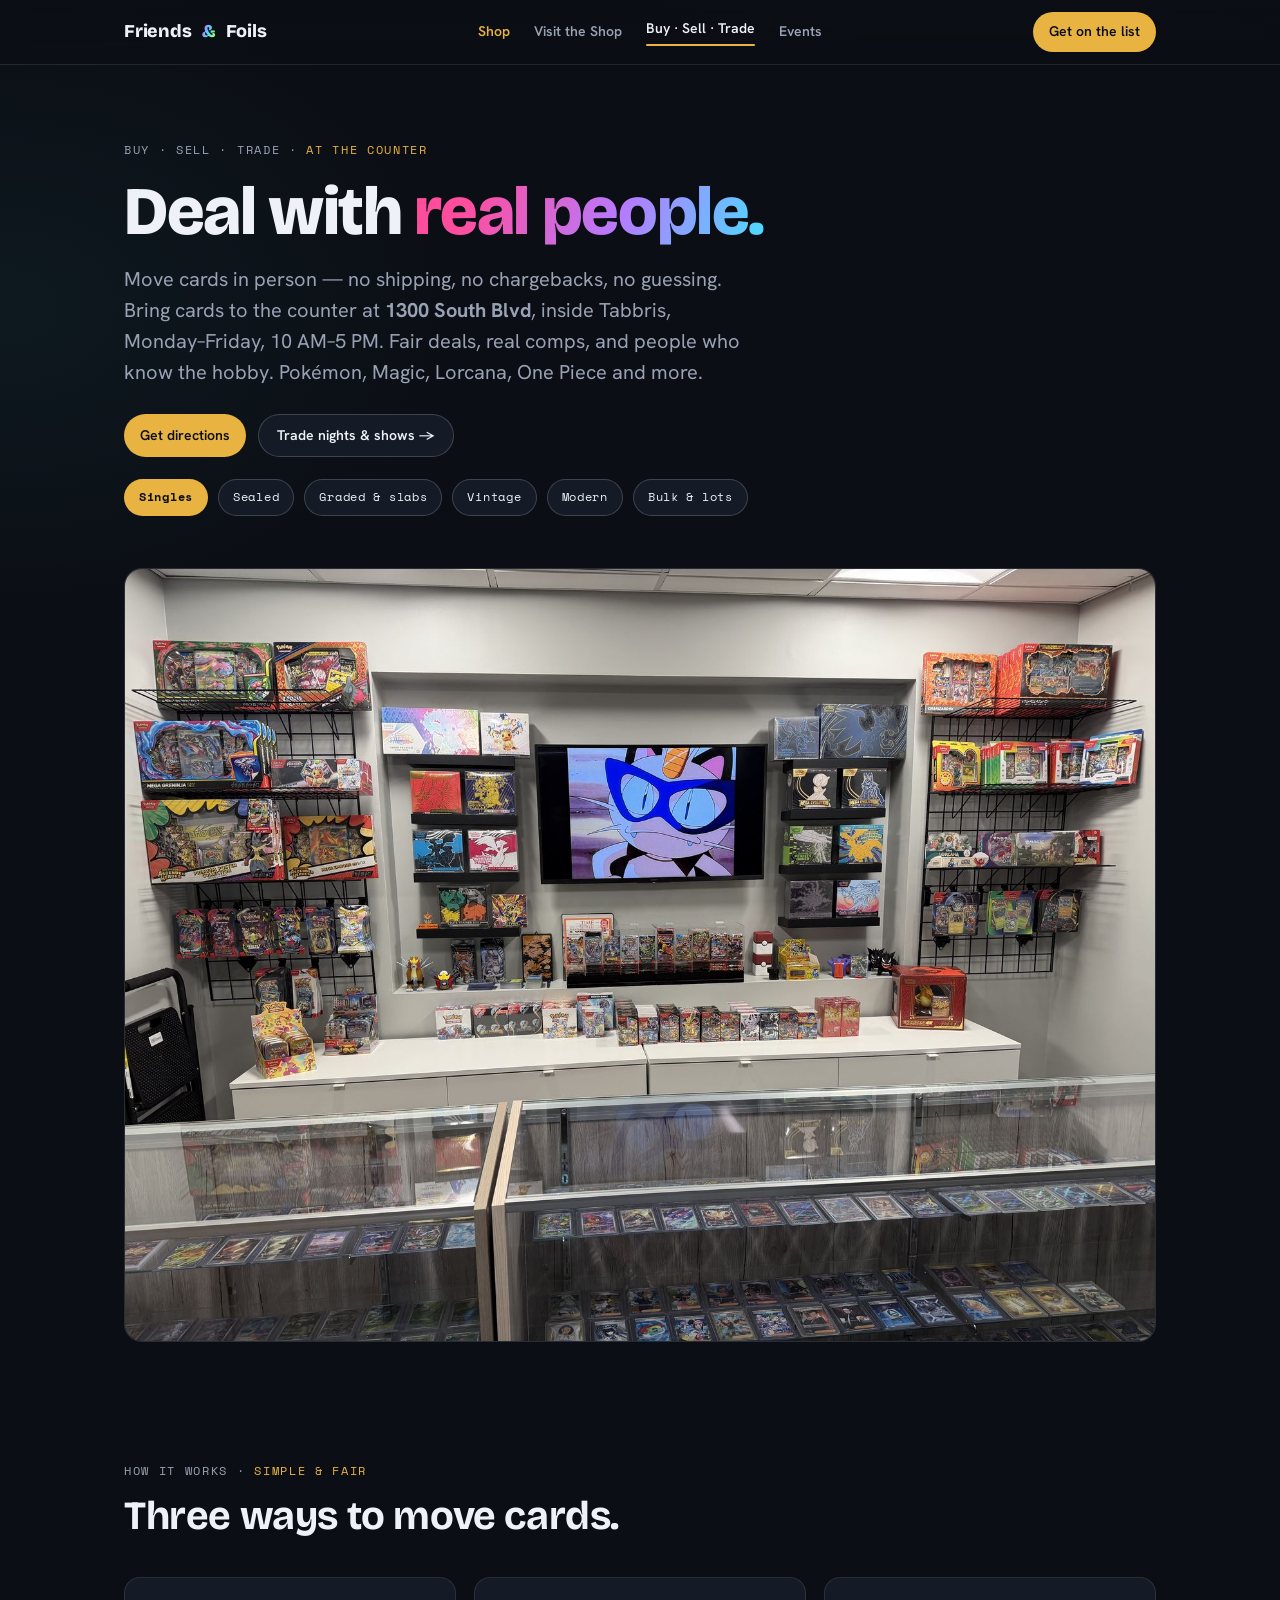
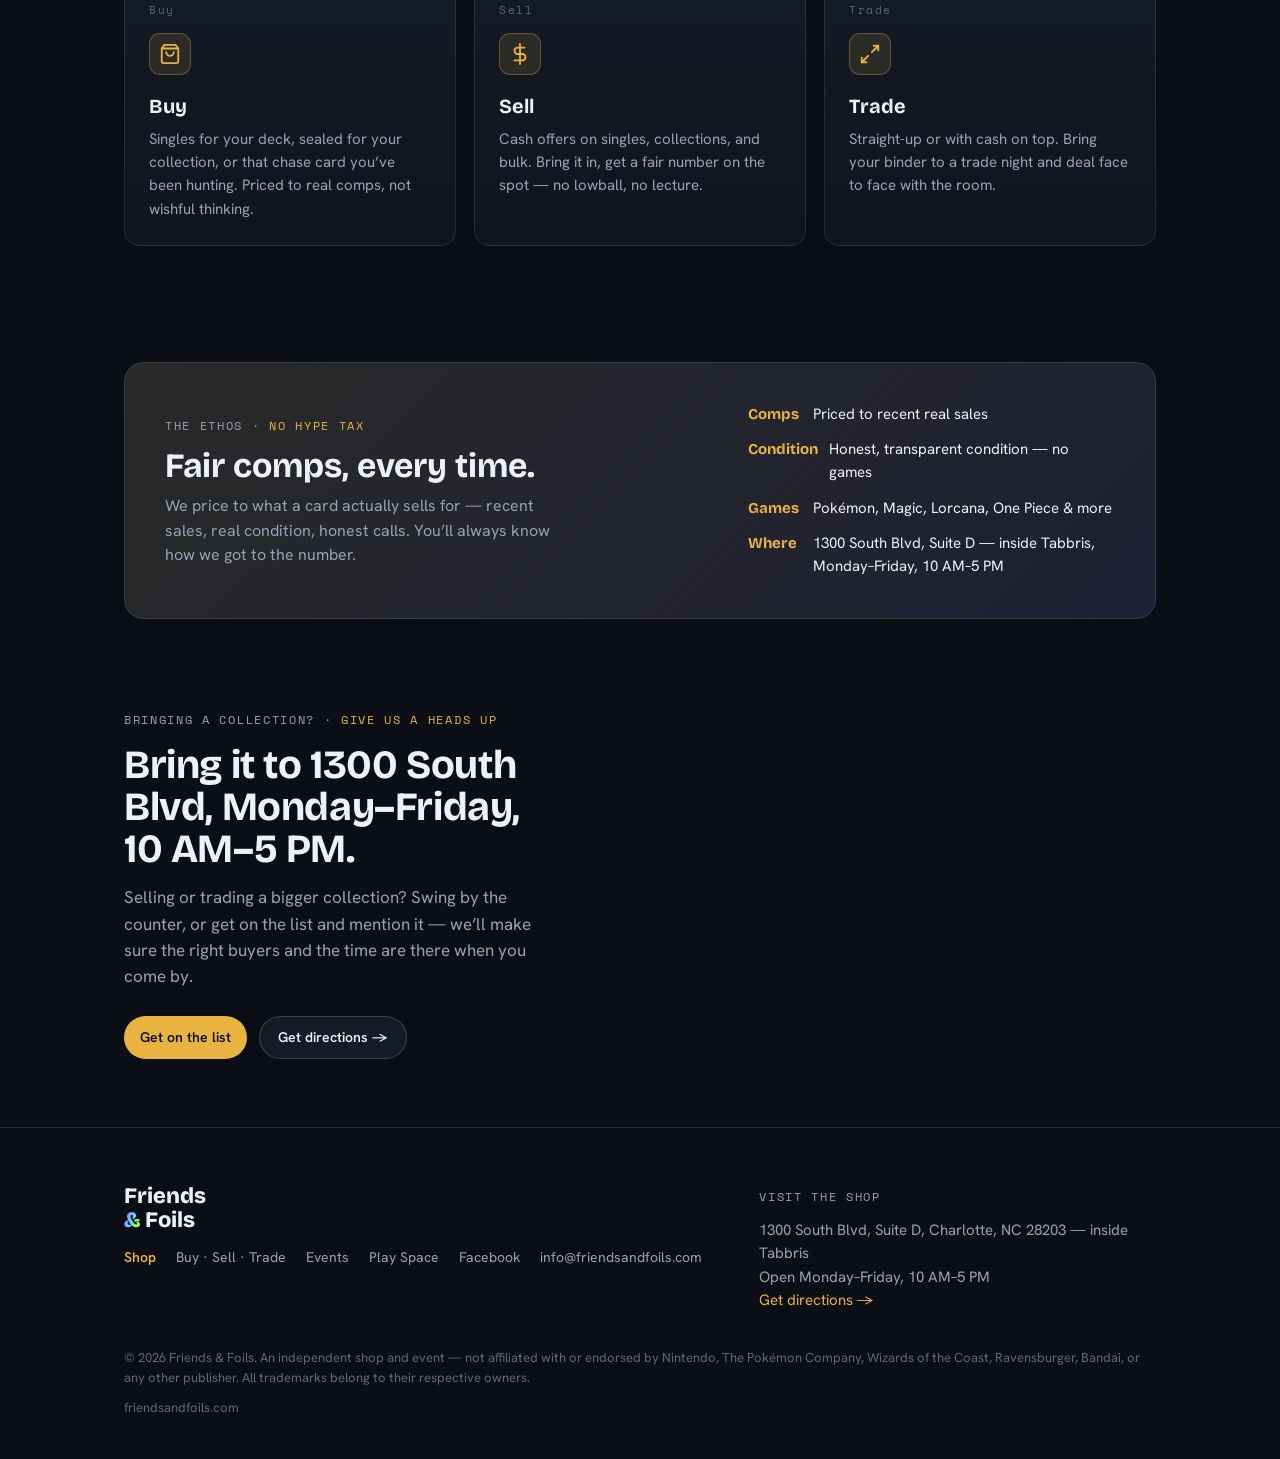
==== commit d37f8419: "Add Suite D to remaining location lines and map links; keep hours heading from splitting mid-range C" ====
--- a/buy-sell-trade/index.html
+++ b/buy-sell-trade/index.html
@@ -45,7 +45,7 @@
       <h1>Deal with <span class="foil">real people.</span></h1>
       <p class="lede">Move cards in person — no shipping, no chargebacks, no guessing. Bring cards to the counter at <strong>1300 South Blvd</strong>, inside Tabbris, Monday–Friday, 10 AM–5 PM. Fair deals, real comps, and people who know the hobby. Pokémon, Magic, Lorcana, One Piece and more.</p>
       <div class="actions">
-        <a class="cta" href="https://www.google.com/maps/search/?api=1&amp;query=1300+South+Blvd+Charlotte+NC+28203" target="_blank" rel="noopener">Get directions</a>
+        <a class="cta" href="https://www.google.com/maps/search/?api=1&amp;query=1300+South+Blvd+Suite+D+Charlotte+NC+28203" target="_blank" rel="noopener">Get directions</a>
         <a class="btn-ghost" href="/events/">Trade nights &amp; shows →</a>
       </div>
       <div class="chips">
@@ -106,7 +106,7 @@
           <li><b>Comps</b> Priced to recent real sales</li>
           <li><b>Condition</b> Honest, transparent condition — no games</li>
           <li><b>Games</b> Pokémon, Magic, Lorcana, One Piece &amp; more</li>
-          <li><b>Where</b> 1300 South Blvd — inside Tabbris, Monday–Friday, 10 AM–5 PM</li>
+          <li><b>Where</b> 1300 South Blvd, Suite D — inside Tabbris, Monday–Friday, 10 AM–5 PM</li>
         </ul>
       </div>
     </div>
@@ -116,12 +116,12 @@
     <div class="wrap">
       <div class="sec-head" style="max-width:48ch">
         <span class="tag">Bringing a collection? · <span class="num">Give us a heads up</span></span>
-        <h2>Bring it to 1300 South Blvd, Monday–Friday, 10 AM–5 PM.</h2>
+        <h2>Bring it to 1300 South Blvd, Monday&#8288;–&#8288;Friday, 10&nbsp;AM–5&nbsp;PM.</h2>
         <p>Selling or trading a bigger collection? Swing by the counter, or get on the list and mention it — we&rsquo;ll make sure the right buyers and the time are there when you come by.</p>
       </div>
       <div class="actions">
         <a class="cta" href="/#join">Get on the list</a>
-        <a class="btn-ghost" href="https://www.google.com/maps/search/?api=1&amp;query=1300+South+Blvd+Charlotte+NC+28203" target="_blank" rel="noopener">Get directions →</a>
+        <a class="btn-ghost" href="https://www.google.com/maps/search/?api=1&amp;query=1300+South+Blvd+Suite+D+Charlotte+NC+28203" target="_blank" rel="noopener">Get directions →</a>
       </div>
     </div>
   </section>
@@ -143,7 +143,7 @@
     </div>
     <div>
       <span class="tag">Visit the shop</span>
-      <p style="color:var(--muted);font-size:15px;margin:10px 0 0">1300 South Blvd, Suite D, Charlotte, NC 28203 — inside Tabbris<br>Open Monday–Friday, 10 AM–5 PM<br><a href="https://www.google.com/maps/search/?api=1&amp;query=1300+South+Blvd+Charlotte+NC+28203" target="_blank" rel="noopener" style="color:var(--gold);text-decoration:none">Get directions →</a></p>
+      <p style="color:var(--muted);font-size:15px;margin:10px 0 0">1300 South Blvd, Suite D, Charlotte, NC 28203 — inside Tabbris<br>Open Monday–Friday, 10 AM–5 PM<br><a href="https://www.google.com/maps/search/?api=1&amp;query=1300+South+Blvd+Suite+D+Charlotte+NC+28203" target="_blank" rel="noopener" style="color:var(--gold);text-decoration:none">Get directions →</a></p>
     </div>
   </div>
   <div class="wrap legal">
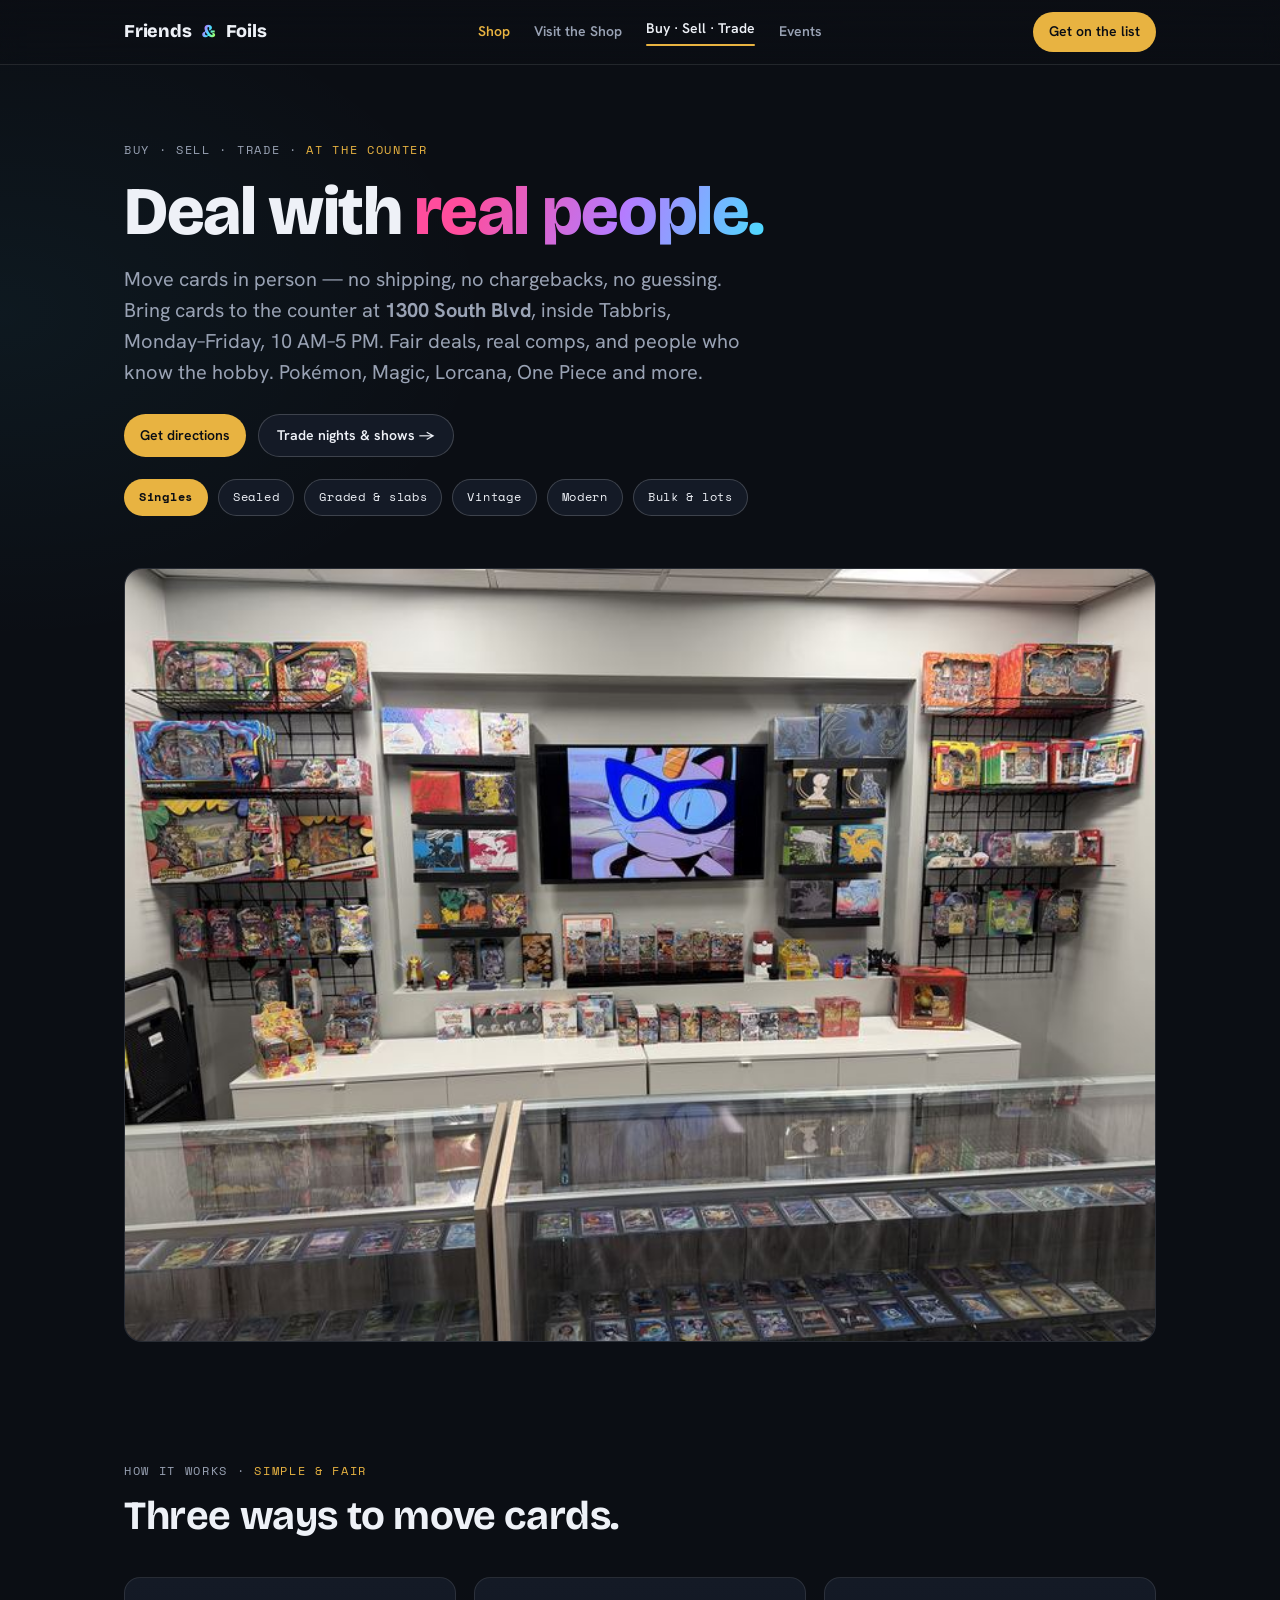
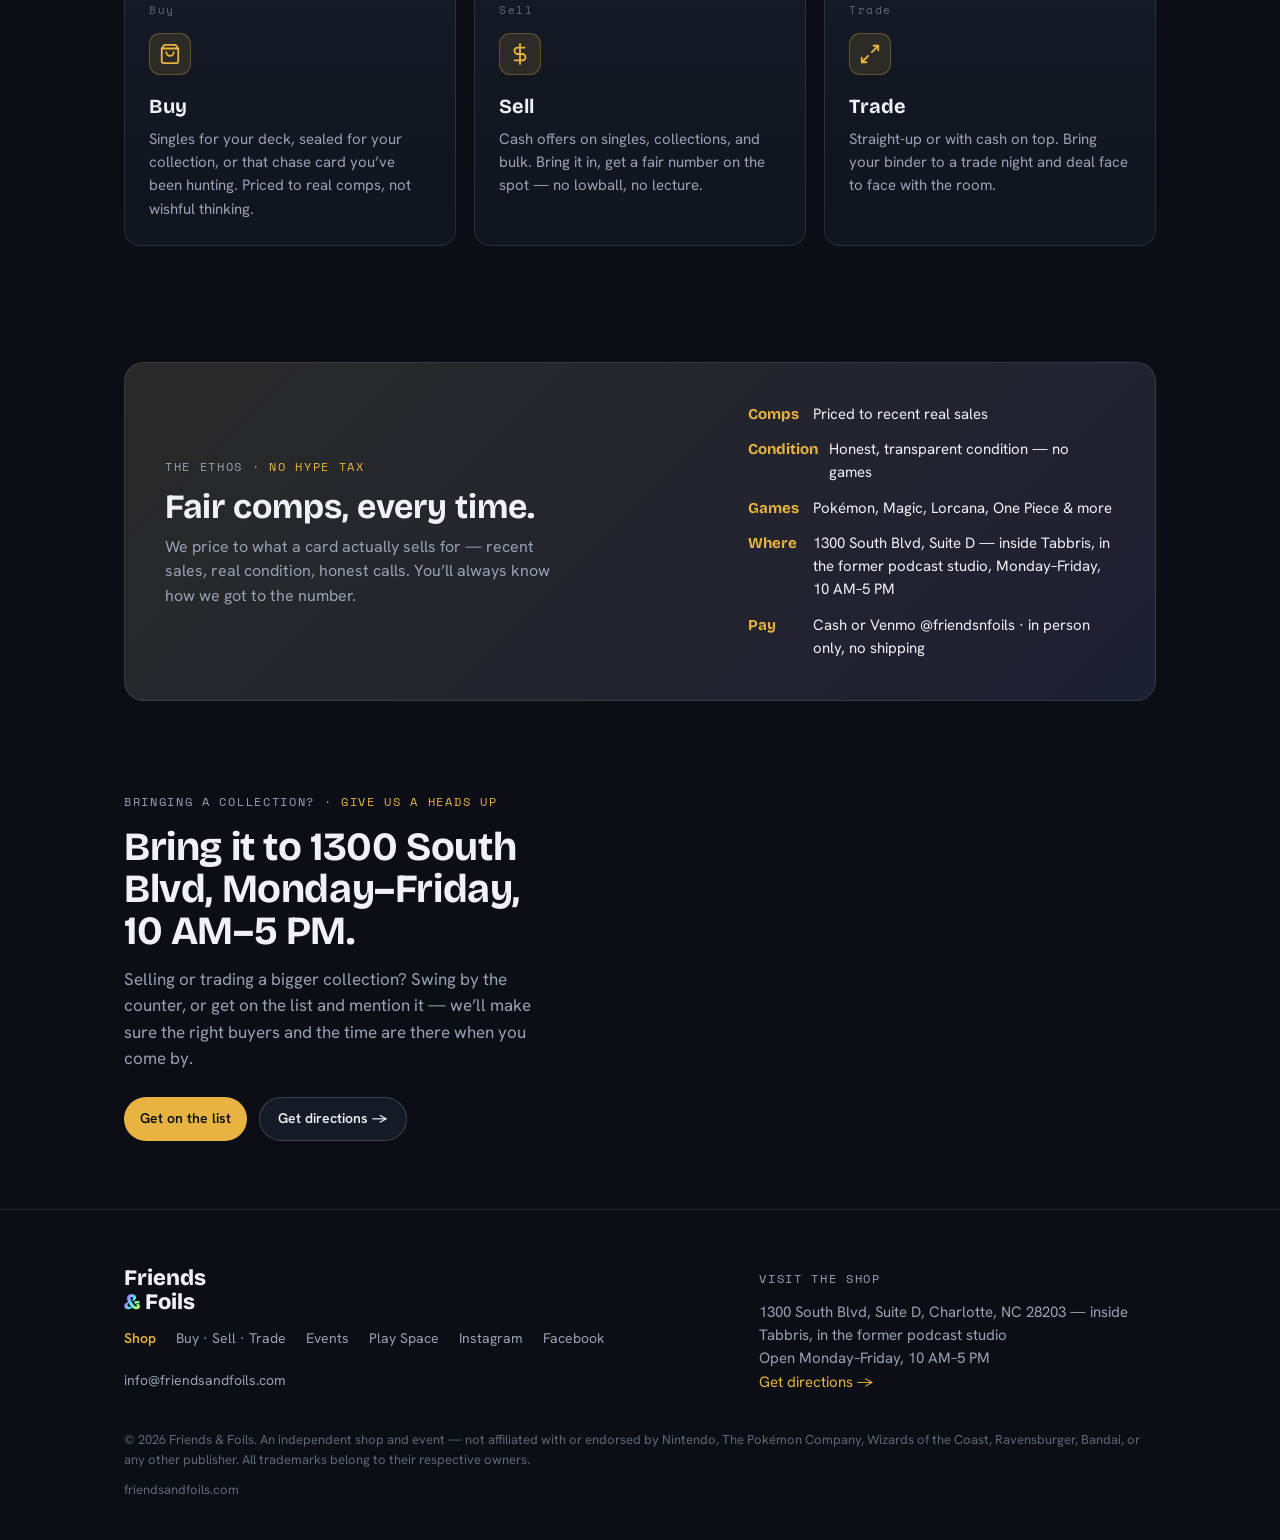
==== commit 2f9d3e65: "Add Instagram, Tabbris wayfinding, payment, and Trade Night dates Put the Instagram profile next to " ====
--- a/buy-sell-trade/index.html
+++ b/buy-sell-trade/index.html
@@ -106,7 +106,8 @@
           <li><b>Comps</b> Priced to recent real sales</li>
           <li><b>Condition</b> Honest, transparent condition — no games</li>
           <li><b>Games</b> Pokémon, Magic, Lorcana, One Piece &amp; more</li>
-          <li><b>Where</b> 1300 South Blvd, Suite D — inside Tabbris, Monday–Friday, 10 AM–5 PM</li>
+          <li><b>Where</b> 1300 South Blvd, Suite D — inside Tabbris, in the former podcast studio, Monday–Friday, 10 AM–5 PM</li>
+          <li><b>Pay</b> Cash or Venmo @friendsnfoils · in person only, no shipping</li>
         </ul>
       </div>
     </div>
@@ -137,13 +138,14 @@
         <a href="/buy-sell-trade/">Buy · Sell · Trade</a>
         <a href="/events/">Events</a>
         <a href="/play-space/">Play Space</a>
+        <a href="https://www.instagram.com/friendsnfoils/" aria-label="Instagram" target="_blank" rel="noopener">Instagram</a>
         <a href="https://www.facebook.com/profile.php?id=61592183602542" aria-label="Facebook" target="_blank" rel="noopener">Facebook</a>
         <a href="mailto:info@friendsandfoils.com">info@friendsandfoils.com</a>
       </div>
     </div>
     <div>
       <span class="tag">Visit the shop</span>
-      <p style="color:var(--muted);font-size:15px;margin:10px 0 0">1300 South Blvd, Suite D, Charlotte, NC 28203 — inside Tabbris<br>Open Monday–Friday, 10 AM–5 PM<br><a href="https://www.google.com/maps/search/?api=1&amp;query=1300+South+Blvd+Suite+D+Charlotte+NC+28203" target="_blank" rel="noopener" style="color:var(--gold);text-decoration:none">Get directions →</a></p>
+      <p style="color:var(--muted);font-size:15px;margin:10px 0 0">1300 South Blvd, Suite D, Charlotte, NC 28203 — inside Tabbris, in the former podcast studio<br>Open Monday–Friday, 10 AM–5 PM<br><a href="https://www.google.com/maps/search/?api=1&amp;query=1300+South+Blvd+Suite+D+Charlotte+NC+28203" target="_blank" rel="noopener" style="color:var(--gold);text-decoration:none">Get directions →</a></p>
     </div>
   </div>
   <div class="wrap legal">
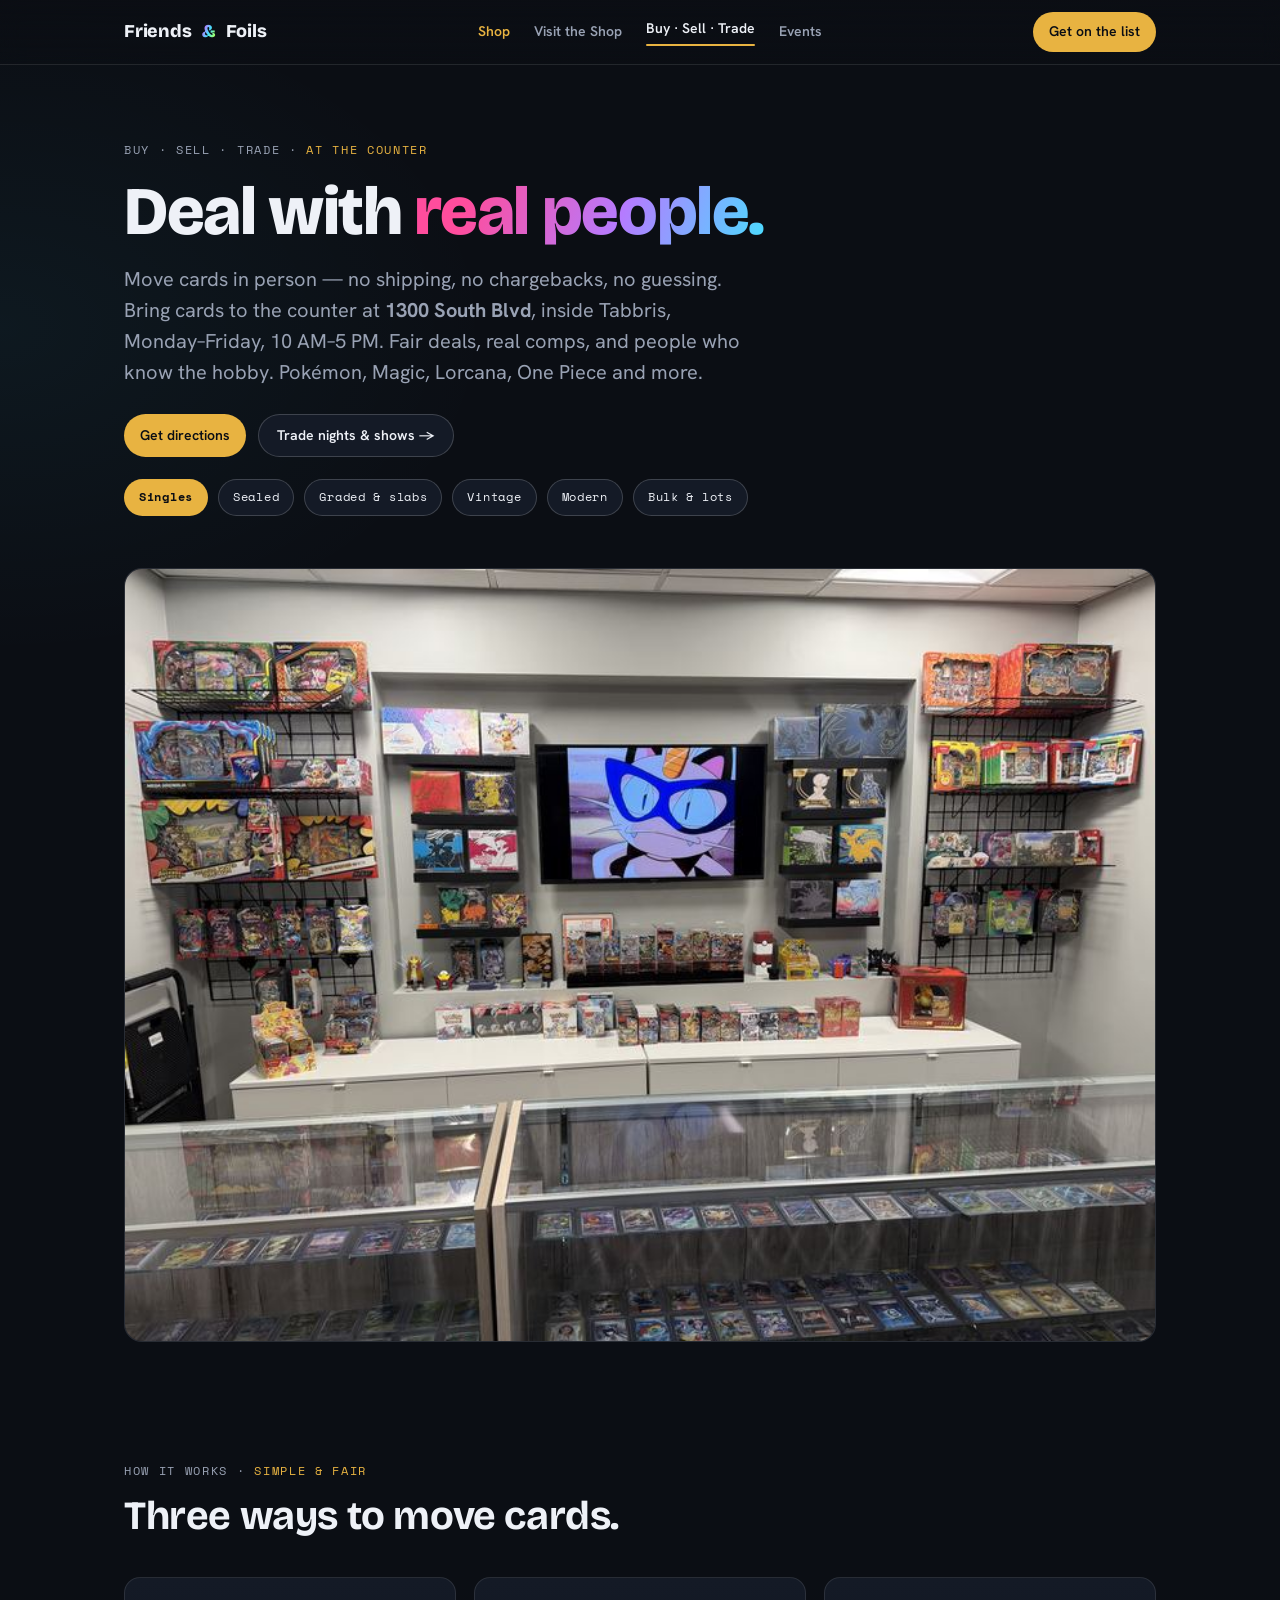
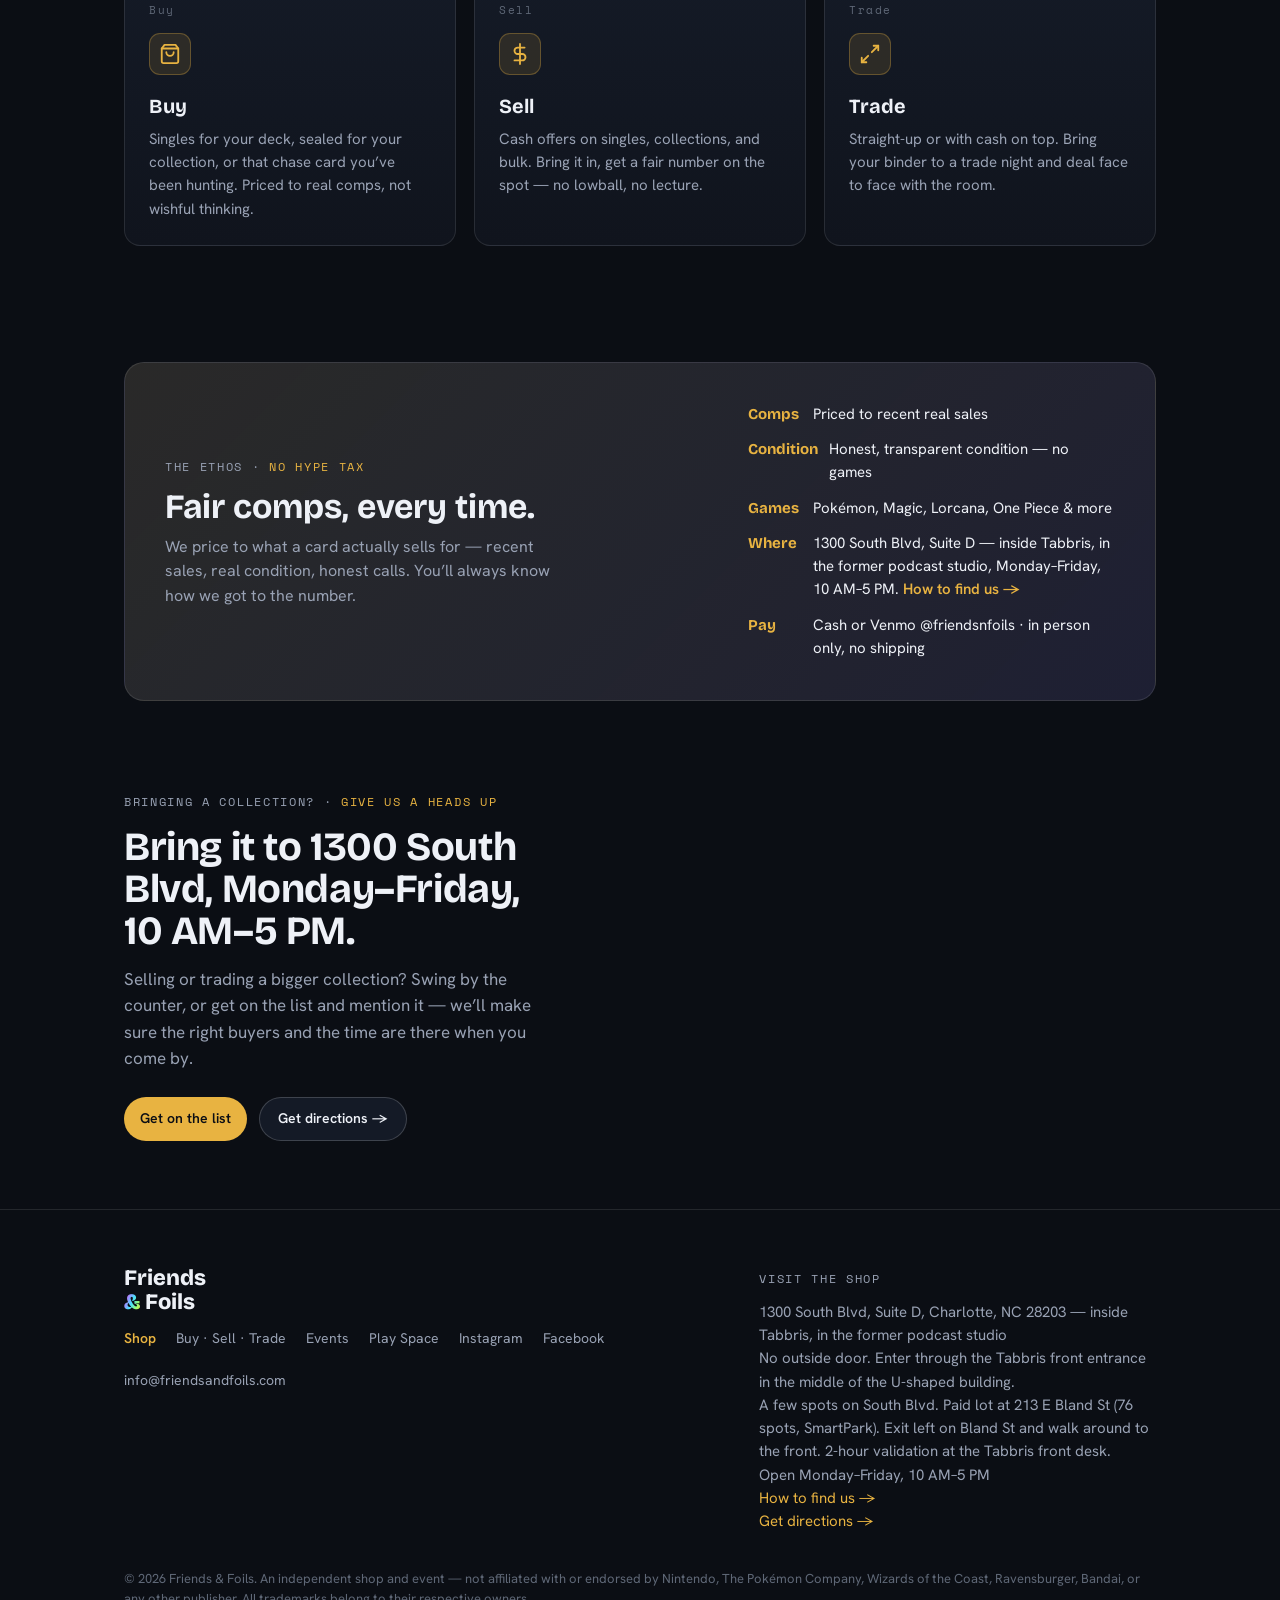
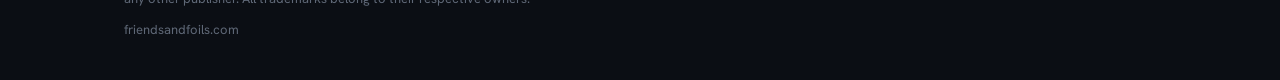
==== commit 0037928d: "Add how to find us, and replace the passed Oct 28 trade night. Friends & Foils is inside Tabbris wit" ====
--- a/buy-sell-trade/index.html
+++ b/buy-sell-trade/index.html
@@ -106,7 +106,7 @@
           <li><b>Comps</b> Priced to recent real sales</li>
           <li><b>Condition</b> Honest, transparent condition — no games</li>
           <li><b>Games</b> Pokémon, Magic, Lorcana, One Piece &amp; more</li>
-          <li><b>Where</b> 1300 South Blvd, Suite D — inside Tabbris, in the former podcast studio, Monday–Friday, 10 AM–5 PM</li>
+          <li><b>Where</b><span>1300 South Blvd, Suite D — inside Tabbris, in the former podcast studio, Monday–Friday, 10 AM–5 PM. <a class="link" href="/#find-us">How to find us →</a></span></li>
           <li><b>Pay</b> Cash or Venmo @friendsnfoils · in person only, no shipping</li>
         </ul>
       </div>
@@ -145,7 +145,7 @@
     </div>
     <div>
       <span class="tag">Visit the shop</span>
-      <p style="color:var(--muted);font-size:15px;margin:10px 0 0">1300 South Blvd, Suite D, Charlotte, NC 28203 — inside Tabbris, in the former podcast studio<br>Open Monday–Friday, 10 AM–5 PM<br><a href="https://www.google.com/maps/search/?api=1&amp;query=1300+South+Blvd+Suite+D+Charlotte+NC+28203" target="_blank" rel="noopener" style="color:var(--gold);text-decoration:none">Get directions →</a></p>
+      <p style="color:var(--muted);font-size:15px;margin:10px 0 0">1300 South Blvd, Suite D, Charlotte, NC 28203 — inside Tabbris, in the former podcast studio<br>No outside door. Enter through the Tabbris front entrance in the middle of the U-shaped building.<br>A few spots on South Blvd. Paid lot at 213 E Bland St (76 spots, SmartPark). Exit left on Bland St and walk around to the front. 2-hour validation at the Tabbris front desk.<br>Open Monday–Friday, 10 AM–5 PM<br><a href="/#find-us" style="color:var(--gold);text-decoration:none">How to find us →</a><br><a href="https://www.google.com/maps/search/?api=1&amp;query=1300+South+Blvd+Suite+D+Charlotte+NC+28203" target="_blank" rel="noopener" style="color:var(--gold);text-decoration:none">Get directions →</a></p>
     </div>
   </div>
   <div class="wrap legal">
--- a/assets/styles.css
+++ b/assets/styles.css
@@ -205,7 +205,9 @@
 .band ul{list-style:none;padding:0;margin:0;display:grid;gap:12px}
 .band li{display:flex;gap:11px;align-items:flex-start;font-size:15px}
 .band li b{font-family:var(--display);color:var(--gold);font-weight:700;font-size:15px;min-width:54px}
-.band .link{color:var(--gold);text-decoration:none;font-weight:600}
+.band li > span{flex:1;min-width:0}
+.link{color:var(--gold);text-decoration:none;font-weight:600}
+.link:hover{color:#f2c45c}
 .pickup{color:var(--muted);font-size:14.5px;margin:14px 0 0;max-width:48ch}
 
 /* ---- About ----------------------------------------------------------- */
@@ -220,6 +222,15 @@
 .media.ratio-4-3{aspect-ratio:4/3}
 .media.ratio-3-4{aspect-ratio:3/4}
 .visit-photo{margin-top:22px}
+#find-us{scroll-margin-top:84px}
+.find-us{display:grid;grid-template-columns:1.05fr .95fr;gap:36px;align-items:start;margin-top:28px}
+.find-us h2{font-family:var(--display);font-weight:700;font-size:clamp(26px,3.5vw,34px);line-height:1.05;margin:12px 0 12px}
+.find-us p{color:var(--muted);margin:0;font-size:16px;max-width:52ch}
+.find-list{list-style:none;padding:0;margin:18px 0 0;display:grid;gap:14px}
+.find-list li{font-size:15px;color:var(--text);line-height:1.45}
+.find-list b{display:block;font-family:var(--display);color:var(--gold);font-weight:700;font-size:13px;letter-spacing:.06em;text-transform:uppercase;margin-bottom:2px}
+.find-card{border:1px solid var(--line);border-radius:18px;overflow:hidden;background:#07090d}
+.find-card img{width:100%;height:auto;display:block}
 .gallery{display:grid;grid-template-columns:2fr 1fr;grid-auto-rows:1fr;gap:14px;margin-top:40px}
 .gallery .media:first-child{grid-row:span 2}
 .gallery .media{aspect-ratio:auto;min-height:180px}
@@ -245,7 +256,10 @@
 .chips{display:flex;flex-wrap:wrap;gap:10px;margin-top:22px}
 .chip{font-family:var(--mono);font-size:12px;letter-spacing:.06em;color:var(--text);
   background:var(--surface);border:1px solid var(--line-strong);border-radius:999px;padding:8px 14px}
+a.chip{text-decoration:none}
+a.chip:hover{border-color:var(--gold)}
 .chip.gold{color:var(--ink);background:var(--gold);border-color:transparent;font-weight:700}
+a.chip.gold:hover{color:var(--ink)}
 
 /* ---- Giveaway -------------------------------------------------------- */
 .ended-notice{
@@ -315,7 +329,7 @@
   .soon{grid-template-columns:1fr}
   .band{grid-template-columns:1fr;padding:28px}
   .about{grid-template-columns:1fr;gap:18px}
-  .split,.prize{grid-template-columns:1fr;gap:24px}
+  .split,.prize,.find-us{grid-template-columns:1fr;gap:24px}
   .split.reverse .media{order:0}
   .gallery{grid-template-columns:1fr}
   .gallery .media:first-child{grid-row:auto}
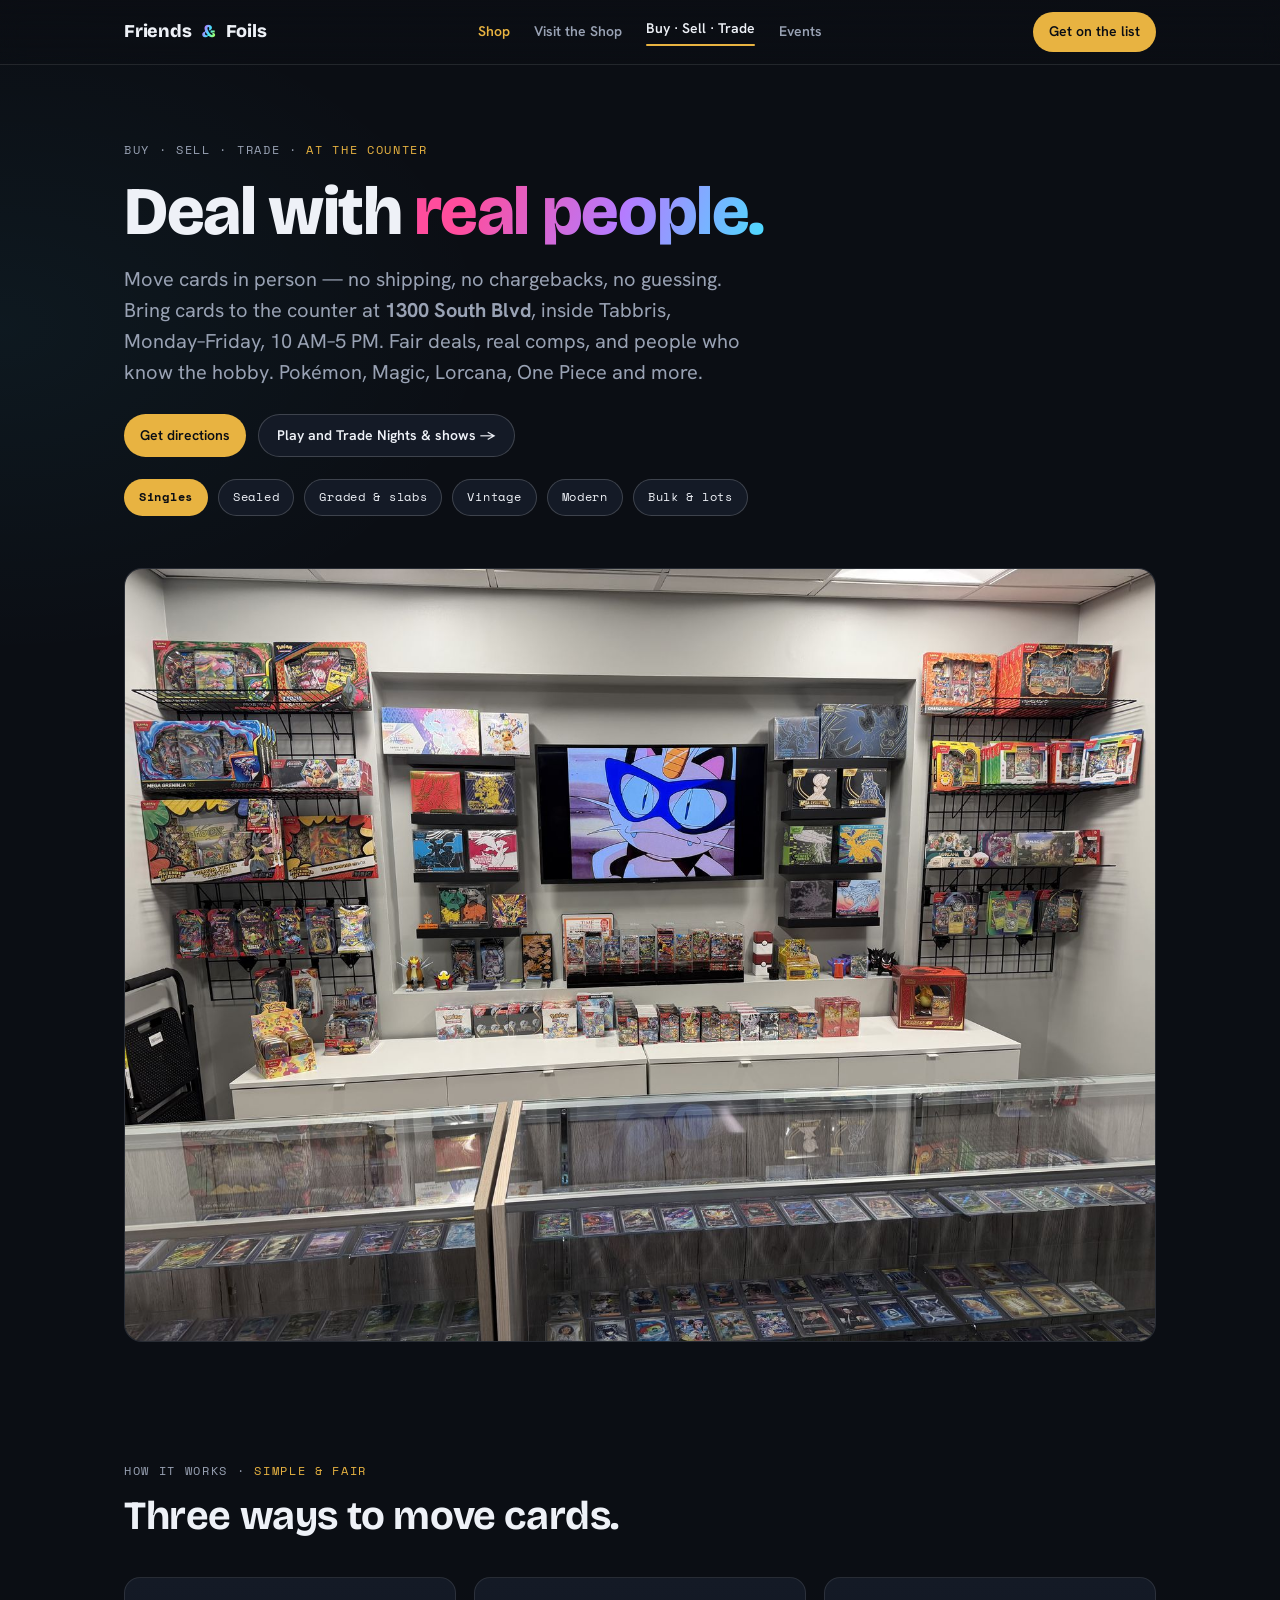
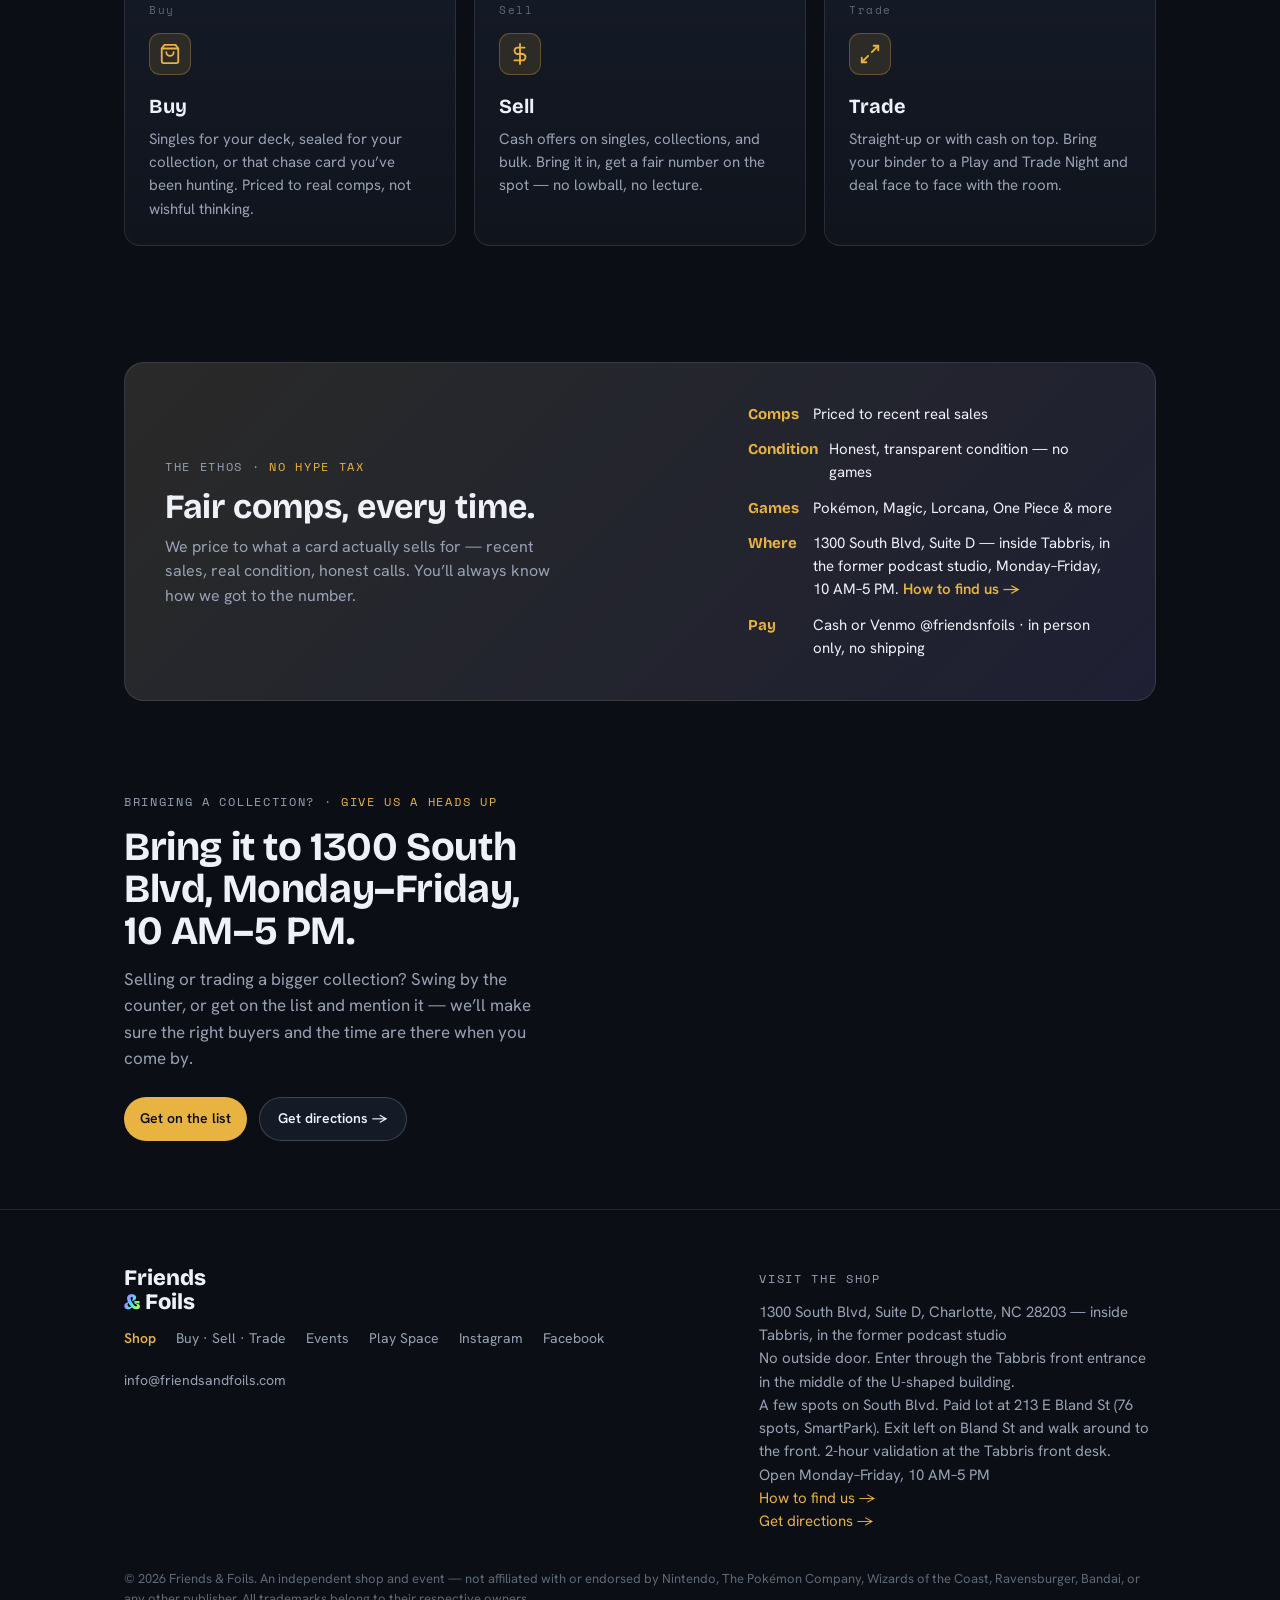
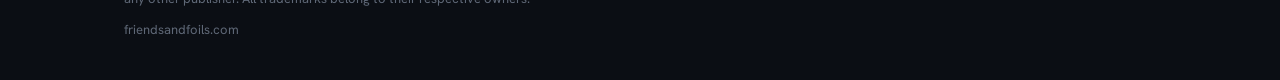
==== commit 89f885e4: "Rename events Play and Trade Nights and welcome Tuesday players" ====
--- a/buy-sell-trade/index.html
+++ b/buy-sell-trade/index.html
@@ -46,7 +46,7 @@
       <p class="lede">Move cards in person — no shipping, no chargebacks, no guessing. Bring cards to the counter at <strong>1300 South Blvd</strong>, inside Tabbris, Monday–Friday, 10 AM–5 PM. Fair deals, real comps, and people who know the hobby. Pokémon, Magic, Lorcana, One Piece and more.</p>
       <div class="actions">
         <a class="cta" href="https://www.google.com/maps/search/?api=1&amp;query=1300+South+Blvd+Suite+D+Charlotte+NC+28203" target="_blank" rel="noopener">Get directions</a>
-        <a class="btn-ghost" href="/events/">Trade nights &amp; shows →</a>
+        <a class="btn-ghost" href="/events/">Play and Trade Nights &amp; shows →</a>
       </div>
       <div class="chips">
         <span class="chip gold">Singles</span>
@@ -88,7 +88,7 @@
           <span class="num">Trade</span>
           <div class="ico"><svg viewBox="0 0 24 24" fill="none" stroke-width="2" stroke-linecap="round" stroke-linejoin="round"><path d="M16 3h5v5"/><path d="M21 3l-7 7"/><path d="M8 21H3v-5"/><path d="M3 21l7-7"/></svg></div>
           <h3>Trade</h3>
-          <p>Straight-up or with cash on top. Bring your binder to a trade night and deal face to face with the room.</p>
+          <p>Straight-up or with cash on top. Bring your binder to a Play and Trade Night and deal face to face with the room.</p>
         </div>
       </div>
     </div>
